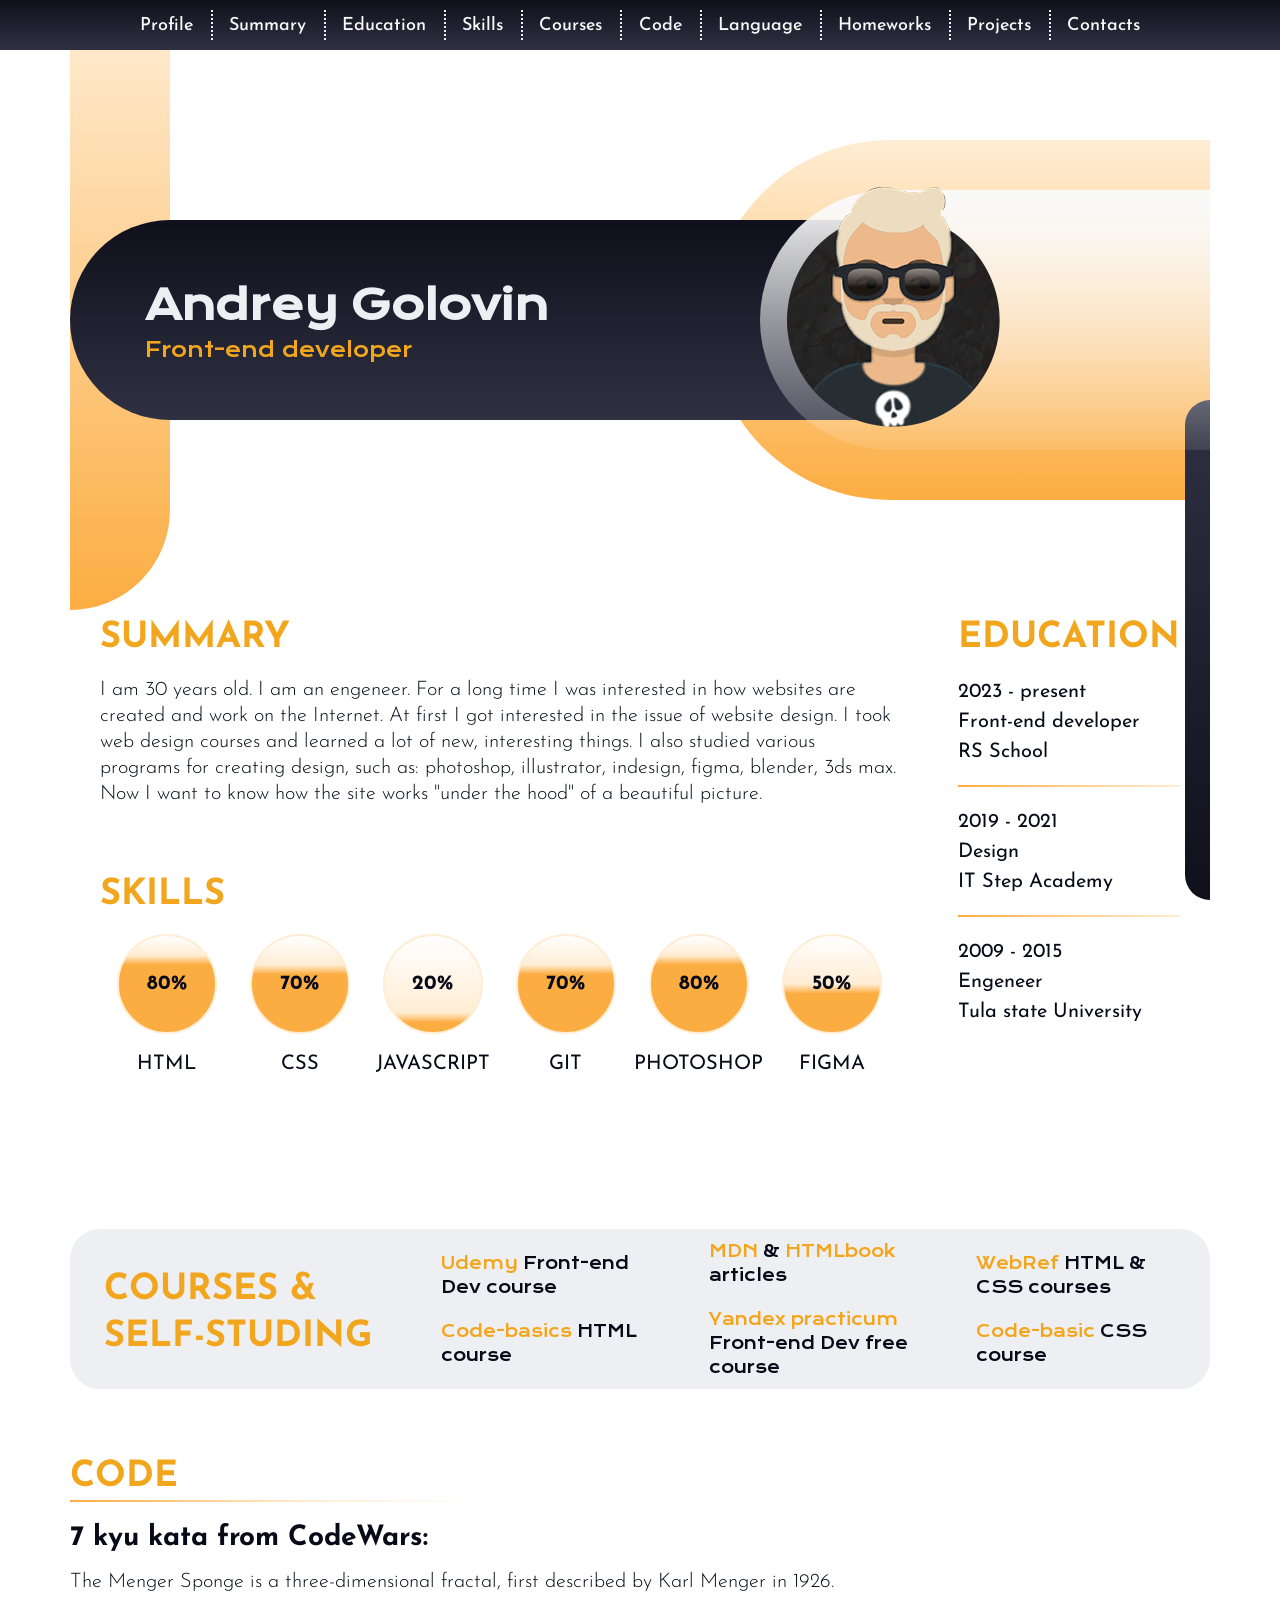
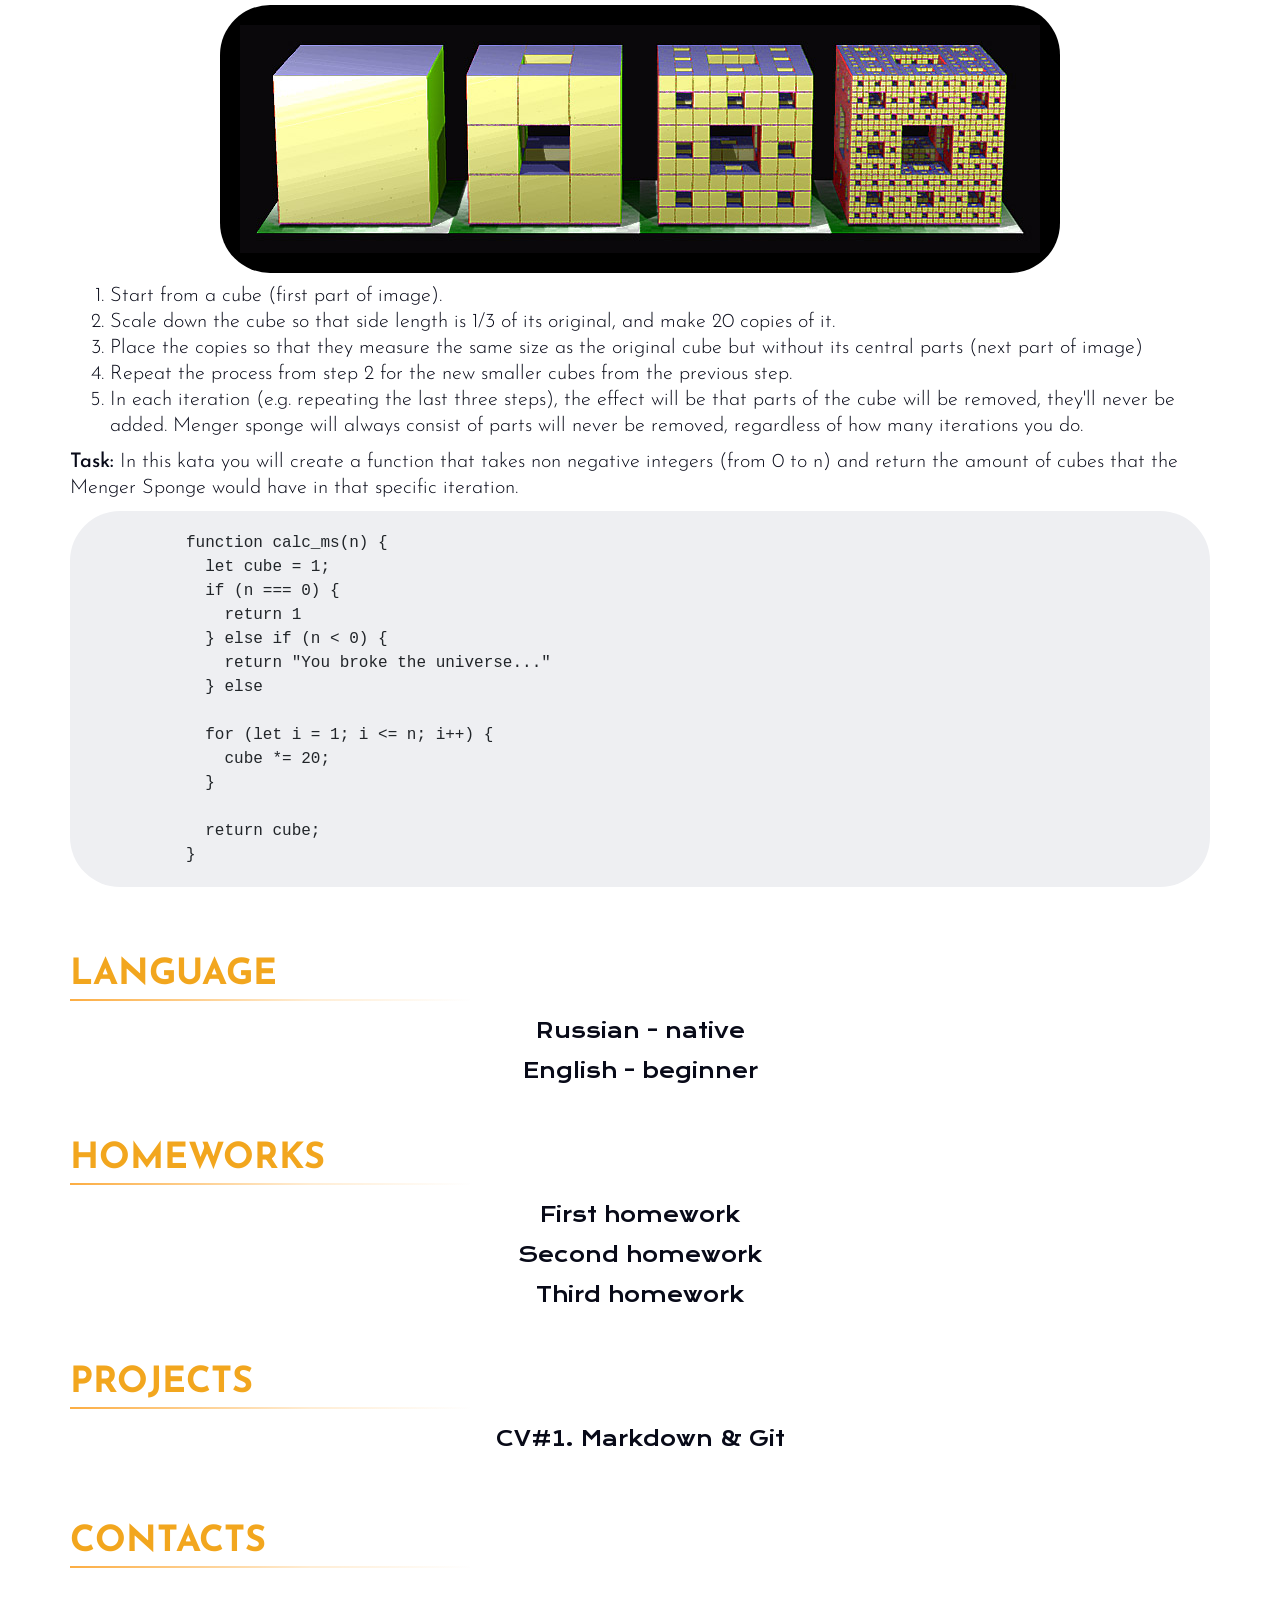
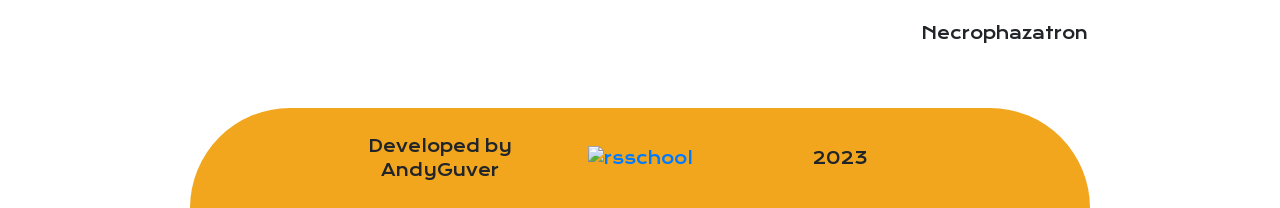
==== index.html @ 3700ad5f "feat:add third homework to CV" ====
<!DOCTYPE html>
<html lang="en">

<head>
  <meta charset="UTF-8">
  <meta http-equiv="X-UA-Compatible" content="IE=edge">
  <meta name="viewport" content="width=device-width, initial-scale=1.0">
  <title>Curriculum Vitae</title>
  <link rel="icon" href="./assets/icons/fav/favicon.ico" type="image/x-icon">
  <link rel="stylesheet" href="./css/bootstrap-reboot.min.css">
  <link rel="stylesheet" href="./css/fonts.css">
  <link rel="stylesheet" href="./css/style.min.css">
  <script src="https://kit.fontawesome.com/2fb3dd057d.js" crossorigin="anonymous"></script>
</head>

<body>
  <header>
    <nav>
      <div class="container">
        <ul class="menu">
          <li class="menu__item"><a href="#profile" class="menu__link">Profile</a></li>
          <li class="menu__item"><a href="#summary" class="menu__link">Summary</a></li>
          <li class="menu__item"><a href="#education" class="menu__link">Education</a></li>
          <li class="menu__item"><a href="#skills" class="menu__link">Skills</a></li>
          <li class="menu__item"><a href="#courses" class="menu__link">Courses</a></li>
          <li class="menu__item"><a href="#code" class="menu__link">Code</a></li>
          <li class="menu__item"><a href="#language" class="menu__link">Language</a></li>
          <li class="menu__item"><a href="#homework" class="menu__link">Homeworks</a></li>
          <li class="menu__item"><a href="#projects" class="menu__link">Projects</a></li>
          <li class="menu__item"><a href="#contacts" class="menu__link">Contacts</a></li>
        </ul>
      </div>
    </nav>
  </header>
  <main>
    <section class="profile" id="profile">
      <div class="container">
        <div class="profile__wrapper">
          <div class="profile__design-orange"></div>
          <div class="profile__design-blue"></div>
          <div class="name__bcg"></div>
          <div class="name__wrapper">
            <h1 class="name__title">Andrey Golovin</h1>
            <p class="name__descr">Front-end developer</p>
          </div>
          <div class="photo__bcg-orange"></div>
          <div class="photo__bcg-white"></div>
          <div class="photo__wrapper">
            <img src="./assets/img/ava_photo.png" alt="photo">
          </div>
        </div>
      </div>
    </section>
    <div class="box">
      <div class="container">
        <div class="section__wrapper">
          <div class="section__inner">
            <section class="summary" id="summary">
              <h2 class="summary__title">Summary</h2>
              <p class="summary__text">I am 30 years old. I am an engeneer. For a long time I was interested
                in how websites are created and work on the Internet. At first I got
                interested in the issue of website design. I took web design courses
                and learned a lot of new, interesting things. I also studied various
                programs for creating design, such as: photoshop, illustrator, indesign,
                figma, blender, 3ds max. Now I want to know how the site works "under
                the hood" of a beautiful picture.</p>
            </section>
            <section class="skills" id="skills">
              <h2 class="skills__title">Skills</h2>
              <div class="skills__wrapper">
                <div class="skills__item">
                  <div class="skills__item_schedule skills__item_schedule-html">
                    <p class="skills__item_percent">80%</p>
                  </div>
                  <p class="skills__item_name">HTML</p>
                </div>
                <div class="skills__item">
                  <div class="skills__item_schedule skills__item_schedule-css">
                    <p class="skills__item_percent">70%</p>
                  </div>
                  <p class="skills__item_name">CSS</p>
                </div>
                <div class="skills__item">
                  <div class="skills__item_schedule skills__item_schedule-js">
                    <p class="skills__item_percent">20%</p>
                  </div>
                  <p class="skills__item_name">JavaScript</p>
                </div>
                <div class="skills__item">
                  <div class="skills__item_schedule skills__item_schedule-git">
                    <p class="skills__item_percent">70%</p>
                  </div>
                  <p class="skills__item_name">Git</p>
                </div>
                <div class="skills__item">
                  <div class="skills__item_schedule skills__item_schedule-ph">
                    <p class="skills__item_percent">80%</p>
                  </div>
                  <p class="skills__item_name">Photoshop</p>
                </div>
                <div class="skills__item">
                  <div class="skills__item_schedule skills__item_schedule-fg">
                    <p class="skills__item_percent">50%</p>
                  </div>
                  <p class="skills__item_name">Figma</p>
                </div>
              </div>
            </section>
          </div>
          <section class="education" id="education">
            <h2 class="education__title">Education</h2>
            <div class="education__wrapper">
              <div class="education__item">
                <p class="education__text">
                  2023 - present <br>
                  Front-end developer <br>
                  RS School
                </p>
              </div>
              <div class="education__item">
                <p class="education__text">
                  2019 - 2021 <br>
                  Design <br>
                  IT Step Academy
                </p>
              </div>
              <div class="education__item">
                <p class="education__text">
                  2009 - 2015 <br>
                  Engeneer <br>
                  Tula state University
                </p>
              </div>
            </div>
          </section>
        </div>
      </div>
    </div>
    <section class="courses" id="courses">
      <div class="container">
        <div class="courses__wrapper">
          <h2 class="courses__title">Courses & self-studing</h2>
          <div class="courses__item">
            <p class="courses__item-name">
              <a href="https://www.udemy.com/course/webdeveloper/" class="courses__item-link">Udemy</a>
              Front-end Dev course
            </p>
            <p class="courses__item-name">
              <a href="https://code-basics.com/ru/languages/html" class="courses__item-link">Code-basics</a>
              HTML course
            </p>
          </div>
          <div class="courses__item">
            <p class="courses__item-name">
              <a href="https://developer.mozilla.org/ru/docs/Web" class="courses__item-link">MDN</a>
              &
              <a href="http://htmlbook.ru/" class="courses__item-link">HTMLbook</a>
              articles
            </p>
            <p class="courses__item-name">
              <a href="https://practicum.yandex.ru/" class="courses__item-link">Yandex practicum</a>
              Front-end Dev free course
            </p>
          </div>
          <div class="courses__item">
            <p class="courses__item-name">
              <a href="https://webref.ru/course" class="courses__item-link">WebRef</a>
              HTML & CSS courses
            </p>
            <p class="courses__item-name">
              <a href="https://code-basics.com/ru/languages/css" class="courses__item-link">Code-basic</a>
              CSS course
            </p>
          </div>
        </div>
      </div>
    </section>
    <section class="code" id="code">
      <div class="container">
        <h2 class="code__title">Code</h2>
        <p class="code__subtitle">7 kyu kata from CodeWars:</p>
        <p class="code__text">The Menger Sponge is a three-dimensional fractal, first described by Karl Menger in 1926.
        </p>
        <div class="code__image">
          <img
            src="./assets/img/V6Rb4Za.jpg"
            alt="task_picture">
        </div>
        <ol class="code__list">
          <li>Start from a cube (first part of image).</li>
          <li>Scale down the cube so that side length is 1/3 of its original, and make 20 copies of it.</li>
          <li>Place the copies so that they measure the same size as the original cube but without its central parts
            (next part of image)</li>
          <li>Repeat the process from step 2 for the new smaller cubes from the previous step.</li>
          <li>In each iteration (e.g. repeating the last three steps), the effect will be that parts of the cube will be
            removed, they'll never be added. Menger sponge will always consist of parts will never be removed,
            regardless of how many iterations you do.</li>
        </ol>
        <p class="code__text">
          <span>Task:</span> In this kata you will create a function that takes non negative integers (from 0 to n) and
          return the amount of cubes that the Menger Sponge would have in that specific iteration.
        </p>
        <pre class="code__example">
          function calc_ms(n) {
            let cube = 1;
            if (n === 0) {
              return 1
            } else if (n &lt; 0) {
              return "You broke the universe..."
            } else
          
            for (let i = 1; i &lt;= n; i++) {
              cube *= 20;
            }
          
            return cube;
          }</pre>
      </div>
    </section>
    <section class="language" id="language">
      <div class="container">
        <h2 class="language__title">Language</h2>
        <p class="language__text">Russian - native</p>
        <p class="language__text">English - beginner</p>
      </div>
    </section>
    <section class="projects" id="homework">
      <div class="container">
        <h2 class="projects__title">Homeworks</h2>
        <a href="./firsthomework/firsthomework.html" class="projects__text">First homework</a>
        <a href="./secondhomework/secondhomework.html" class="projects__text">Second homework</a>
        <a href="./thirdhomework/thirdhomework.html" class="projects__text">Third homework</a>
      </div>
    </section>
    <section class="projects" id="projects">
      <div class="container">
        <h2 class="projects__title">Projects</h2>
        <a href="https://Nerieme.github.io/rsschool-cv/cv" class="projects__text">CV#1. Markdown & Git</a>
      </div>
    </section>
  </main>
  <footer>
    <section class="contacts" id="contacts">
      <div class="container">
        <h2 class="contacts__title">Contacts</h2>
        <p class="contacts__text">
          <a href="tel:+74872123456" class="contacts__phone"><i class="fa-solid fa-phone"></i></a>
          <a href="mailto:hijikatatoshidjo@gmail.com" class="contacts__mail"><i class="fa-solid fa-envelope"></i></a>
          <a href="https://github.com/Nerieme" class="contacts__github"><i class="fa-brands fa-github"></i></a>
          <span><a href="https://discord.com" class="contacts__discord"><i
                class="fa-brands fa-discord"></i></a>Necrophazatron</span>
        </p>
      </div>
    </section>
    <div class="developed">
      <div class="container">
        <div class="developed__wrapper">
          <div class="developed__item">
            <p>Developed by AndyGuver</p>
          </div>
          <div class="developed__item">
            <a href="https://rs.school/js">
              <img src="https://rs.school/images/rs_school_js.svg" alt="rsschool">
            </a>
          </div>
          <div class="developed__item">
            <p>2023</p>
          </div>
        </div>
      </div>
    </div>
  </footer>
</body>

</html>
---- css/fonts.css ----
@font-face {
	font-family: 'Krona One';
	src: url('../assets/fonts/KronaOne-Regular.eot');
	src: url('../assets/fonts/KronaOne-Regular.eot?#iefix') format('embedded-opentype'),
		url('../assets/fonts/KronaOne-Regular.woff2') format('woff2'),
		url('../assets/fonts/KronaOne-Regular.woff') format('woff'),
		url('../assets/fonts/KronaOne-Regular.ttf') format('truetype'),
		url('../assets/fonts/KronaOne-Regular.svg#KronaOne-Regular') format('svg');
	font-weight: 400;
	font-style: normal;
}

@font-face {
	font-family: 'Josefin Sans';
	src: url('../assets/fonts/JosefinSans-Light.eot');
	src: url('../assets/fonts/JosefinSans-Light.eot?#iefix') format('embedded-opentype'),
		url('../assets/fonts/JosefinSans-Light.woff2') format('woff2'),
		url('../assets/fonts/JosefinSans-Light.woff') format('woff'),
		url('../assets/fonts/JosefinSans-Light.ttf') format('truetype'),
		url('../assets/fonts/JosefinSans-Light.svg#JosefinSans-Light') format('svg');
	font-weight: 300;
	font-style: normal;
}

@font-face {
	font-family: 'Josefin Sans';
	src: url('../assets/fonts/JosefinSans-LightItalic.eot');
	src: url('../assets/fonts/JosefinSans-LightItalic.eot?#iefix') format('embedded-opentype'),
		url('../assets/fonts/JosefinSans-LightItalic.woff2') format('woff2'),
		url('../assets/fonts/JosefinSans-LightItalic.woff') format('woff'),
		url('../assets/fonts/JosefinSans-LightItalic.ttf') format('truetype'),
		url('../assets/fonts/JosefinSans-LightItalic.svg#JosefinSans-LightItalic') format('svg');
	font-weight: 300;
	font-style: italic;
}

@font-face {
	font-family: 'Josefin Sans';
	src: url('../assets/fonts/JosefinSans-Regular.eot');
	src: url('../assets/fonts/JosefinSans-Regular.eot?#iefix') format('embedded-opentype'),
		url('../assets/fonts/JosefinSans-Regular.woff2') format('woff2'),
		url('../assets/fonts/JosefinSans-Regular.woff') format('woff'),
		url('../assets/fonts/JosefinSans-Regular.ttf') format('truetype'),
		url('../assets/fonts/JosefinSans-Regular.svg#JosefinSans-Regular') format('svg');
	font-weight: 400;
	font-style: normal;
}

@font-face {
	font-family: 'Josefin Sans';
	src: url('../assets/fonts/JosefinSans-Medium.eot');
	src: url('../assets/fonts/JosefinSans-Medium.eot?#iefix') format('embedded-opentype'),
		url('../assets/fonts/JosefinSans-Medium.woff2') format('woff2'),
		url('../assets/fonts/JosefinSans-Medium.woff') format('woff'),
		url('../assets/fonts/JosefinSans-Medium.ttf') format('truetype'),
		url('../assets/fonts/JosefinSans-Medium.svg#JosefinSans-Medium') format('svg');
	font-weight: 500;
	font-style: normal;
}

@font-face {
	font-family: 'Josefin Sans';
	src: url('../assets/fonts/JosefinSans-Bold.eot');
	src: url('../assets/fonts/JosefinSans-Bold.eot?#iefix') format('embedded-opentype'),
		url('../assets/fonts/JosefinSans-Bold.woff2') format('woff2'),
		url('../assets/fonts/JosefinSans-Bold.woff') format('woff'),
		url('../assets/fonts/JosefinSans-Bold.ttf') format('truetype'),
		url('../assets/fonts/JosefinSans-Bold.svg#JosefinSans-Bold') format('svg');
	font-weight: 700;
	font-style: normal;
}
---- css/style.min.css ----
*{font-family:"Krona One","Josefin Sans",sans-serif}html{scroll-behavior:smooth}h1,h2,h3,h4,h5,h6,p{margin:0}header{position:relative}nav{position:fixed;width:100%;height:50px;background:-webkit-gradient(linear, left top, left bottom, from(rgb(15, 16, 27)), to(rgb(47, 49, 67)));background:linear-gradient(rgb(15, 16, 27), rgb(47, 49, 67));z-index:5}#summary{padding-top:55px;margin-top:-55px;-webkit-background-clip:content-box;background-clip:content-box}#education{padding-top:55px;margin-top:-55px;-webkit-background-clip:content-box;background-clip:content-box}#skills{padding-top:55px;margin-top:-55px;-webkit-background-clip:content-box;background-clip:content-box}#courses{padding-top:55px;margin-top:-55px;-webkit-background-clip:content-box;background-clip:content-box}#code{padding-top:55px;margin-top:-55px;-webkit-background-clip:content-box;background-clip:content-box}#language{padding-top:55px;margin-top:-55px;-webkit-background-clip:content-box;background-clip:content-box}#contacts{padding-top:55px;margin-top:-55px;-webkit-background-clip:content-box;background-clip:content-box}.container{position:relative;width:1140px;margin:0 auto}.menu{display:-webkit-box;display:-ms-flexbox;display:flex;-webkit-box-pack:justify;-ms-flex-pack:justify;justify-content:space-between;-webkit-box-align:center;-ms-flex-align:center;align-items:center;height:50px;padding:0 70px;margin:0;list-style-type:none}.menu__item{display:-webkit-box;display:-ms-flexbox;display:flex;-webkit-box-align:center;-ms-flex-align:center;align-items:center;height:30px;border-right:2px dotted #eeeff2;padding-right:18px}.menu__item:last-child{border-right:none;padding-right:0}.menu__link{font-family:"Josefin Sans";color:#fafafa;font-size:18px;font-weight:500;text-decoration:none;background-image:-webkit-gradient(linear, left top, left bottom, from(currentColor), to(currentColor));background-image:linear-gradient(currentColor, currentColor);background-position:0% 100%;background-repeat:no-repeat;background-size:0% 2px;-webkit-transition:background-size .3s;transition:background-size .3s}.menu__link:hover{text-decoration:none;color:#f2a61e;cursor:pointer;-webkit-transition:.5s;transition:.5s;background-size:100% 2px}.profile{padding-top:200px;margin-bottom:160px}.profile__wrapper{display:-webkit-box;display:-ms-flexbox;display:flex;-webkit-box-align:center;-ms-flex-align:center;align-items:center;-webkit-box-pack:justify;-ms-flex-pack:justify;justify-content:space-between}.profile__design-orange{position:absolute;width:100px;height:600px;left:0;top:-190px;background:-webkit-gradient(linear, left bottom, left top, from(rgb(252, 173, 66)), to(rgb(255, 237, 212)));background:linear-gradient(to top, rgb(252, 173, 66), rgb(255, 237, 212));border-bottom-right-radius:100px}.profile__design-blue{position:absolute;width:25px;height:500px;right:0;top:200px;background:-webkit-gradient(linear, left top, left bottom, from(rgb(47, 49, 67)), to(rgb(15, 16, 27)));background:linear-gradient(to bottom, rgb(47, 49, 67), rgb(15, 16, 27));border-bottom-left-radius:25px;border-top-left-radius:25px;z-index:2}.name__bcg{position:absolute;width:840px;height:200px;background:-webkit-gradient(linear, left top, left bottom, from(rgb(15, 16, 27)), to(rgb(47, 49, 67)));background:linear-gradient(rgb(15, 16, 27), rgb(47, 49, 67));border-top-left-radius:100px;border-bottom-left-radius:100px;z-index:2}.name__wrapper{position:relative;left:75px;z-index:4}.name__title{font-family:"Krona One";font-size:40px;color:#eeeff2}.name__descr{font-family:"Krona One";font-size:20px;color:#f2a61e}.photo__bcg-orange{position:absolute;width:500px;height:360px;background:-webkit-gradient(linear, left top, left bottom, from(rgb(255, 237, 212)), to(rgb(252, 173, 66)));background:linear-gradient(rgb(255, 237, 212), rgb(252, 173, 66));margin-left:640px;border-top-left-radius:180px;border-bottom-left-radius:180px;z-index:1}.photo__bcg-white{position:absolute;width:450px;height:260px;background:-webkit-gradient(linear, left top, left bottom, from(rgb(250, 250, 250)), to(rgba(250, 250, 250, 0.1)));background:linear-gradient(rgb(250, 250, 250), rgba(250, 250, 250, 0.1));margin-left:690px;border-top-left-radius:130px;border-bottom-left-radius:130px;z-index:3}.photo__wrapper{position:relative;top:-13px;right:210px;width:213px;height:240px;z-index:4}.box{margin-bottom:100px}.section__wrapper{display:-webkit-box;display:-ms-flexbox;display:flex;-webkit-box-align:start;-ms-flex-align:start;align-items:flex-start;-ms-flex-pack:distribute;justify-content:space-around}.section__inner{display:-webkit-box;display:-ms-flexbox;display:flex;-webkit-box-orient:vertical;-webkit-box-direction:normal;-ms-flex-direction:column;flex-direction:column;-webkit-box-pack:justify;-ms-flex-pack:justify;justify-content:space-between;min-height:400px;max-width:70%}.summary{margin-bottom:50px}.summary__title{font-family:"Josefin Sans";font-size:36px;font-weight:700;line-height:1.3;color:#f2a61e;text-transform:uppercase;margin:15px 0}.summary__text{font-family:"Josefin Sans";font-size:20px;font-weight:300;line-height:1.3;color:#080a18}.skills{margin-bottom:50px}.skills__title{font-family:"Josefin Sans";font-size:36px;font-weight:700;line-height:1.3;color:#f2a61e;text-transform:uppercase;margin:15px 0}.skills__wrapper{display:-webkit-box;display:-ms-flexbox;display:flex;-ms-flex-wrap:wrap;flex-wrap:wrap;-webkit-box-align:start;-ms-flex-align:start;align-items:flex-start;-ms-flex-pack:distribute;justify-content:space-around}.skills__item{display:-webkit-box;display:-ms-flexbox;display:flex;-webkit-box-orient:vertical;-webkit-box-direction:normal;-ms-flex-direction:column;flex-direction:column;-webkit-box-align:center;-ms-flex-align:center;align-items:center;width:100px}.skills__item_schedule{display:-webkit-box;display:-ms-flexbox;display:flex;-webkit-box-align:center;-ms-flex-align:center;align-items:center;-webkit-box-pack:center;-ms-flex-pack:center;justify-content:center;width:100px;height:100px;margin-bottom:15px;border-radius:50%;border:2px solid #ffedd4}.skills__item_schedule-html{background:-webkit-gradient(linear, left top, left bottom, from(rgba(250, 250, 250, 0.1)), color-stop(20%, rgb(255, 237, 212)), color-stop(30%, rgb(252, 173, 66)), to(rgb(252, 173, 66)));background:linear-gradient(rgba(250, 250, 250, 0.1) 0%, rgb(255, 237, 212) 20%, rgb(252, 173, 66) 30%, rgb(252, 173, 66) 100%)}.skills__item_schedule-css{background:-webkit-gradient(linear, left top, left bottom, from(rgba(250, 250, 250, 0.1)), color-stop(30%, rgb(255, 237, 212)), color-stop(40%, rgb(252, 173, 66)), to(rgb(252, 173, 66)));background:linear-gradient(rgba(250, 250, 250, 0.1) 0%, rgb(255, 237, 212) 30%, rgb(252, 173, 66) 40%, rgb(252, 173, 66) 100%)}.skills__item_schedule-js{background:-webkit-gradient(linear, left top, left bottom, from(rgba(250, 250, 250, 0.1)), color-stop(80%, rgb(255, 237, 212)), color-stop(90%, rgb(252, 173, 66)), to(rgb(252, 173, 66)));background:linear-gradient(rgba(250, 250, 250, 0.1) 0%, rgb(255, 237, 212) 80%, rgb(252, 173, 66) 90%, rgb(252, 173, 66) 100%)}.skills__item_schedule-git{background:-webkit-gradient(linear, left top, left bottom, from(rgba(250, 250, 250, 0.1)), color-stop(30%, rgb(255, 237, 212)), color-stop(40%, rgb(252, 173, 66)), to(rgb(252, 173, 66)));background:linear-gradient(rgba(250, 250, 250, 0.1) 0%, rgb(255, 237, 212) 30%, rgb(252, 173, 66) 40%, rgb(252, 173, 66) 100%)}.skills__item_schedule-ph{background:-webkit-gradient(linear, left top, left bottom, from(rgba(250, 250, 250, 0.1)), color-stop(20%, rgb(255, 237, 212)), color-stop(30%, rgb(252, 173, 66)), to(rgb(252, 173, 66)));background:linear-gradient(rgba(250, 250, 250, 0.1) 0%, rgb(255, 237, 212) 20%, rgb(252, 173, 66) 30%, rgb(252, 173, 66) 100%)}.skills__item_schedule-fg{background:-webkit-gradient(linear, left top, left bottom, from(rgba(250, 250, 250, 0.1)), color-stop(50%, rgb(255, 237, 212)), color-stop(60%, rgb(252, 173, 66)), to(rgb(252, 173, 66)));background:linear-gradient(rgba(250, 250, 250, 0.1) 0%, rgb(255, 237, 212) 50%, rgb(252, 173, 66) 60%, rgb(252, 173, 66) 100%)}.skills__item_percent{font-family:"Josefin Sans";font-size:20px;font-weight:700;color:#080a18}.skills__item_name{font-family:"Josefin Sans";font-size:20px;font-weight:400;color:#080a18;text-transform:uppercase}.education{margin-bottom:50px}.education__title{font-family:"Josefin Sans";font-size:36px;font-weight:700;line-height:1.3;color:#f2a61e;text-transform:uppercase;margin:15px 0}.education__wrapper{display:-webkit-box;display:-ms-flexbox;display:flex;-webkit-box-orient:vertical;-webkit-box-direction:normal;-ms-flex-direction:column;flex-direction:column;-webkit-box-pack:justify;-ms-flex-pack:justify;justify-content:space-between}.education__item{margin-bottom:20px;padding-bottom:20px;background-image:-webkit-gradient(linear, right top, left top, from(rgb(255, 237, 212)), to(rgb(252, 173, 66)));background-image:linear-gradient(to left, rgb(255, 237, 212), rgb(252, 173, 66));background-position:0% 100%;background-repeat:no-repeat;background-size:100% 2px}.education__item:last-child{background-image:none;margin-bottom:0;padding-bottom:0}.education__text{font-family:"Josefin Sans";font-size:20px;font-weight:400;color:#080a18}.courses{margin-bottom:50px}.courses__wrapper{display:-webkit-box;display:-ms-flexbox;display:flex;-webkit-box-align:center;-ms-flex-align:center;align-items:center;-ms-flex-pack:distribute;justify-content:space-around;background:#eeeff2;border-radius:30px}.courses__title{font-family:"Josefin Sans";font-size:36px;font-weight:700;line-height:1.3;color:#f2a61e;text-transform:uppercase;margin:15px 0;width:270px;padding-top:10px}.courses__item{display:-webkit-box;display:-ms-flexbox;display:flex;-webkit-box-orient:vertical;-webkit-box-direction:normal;-ms-flex-direction:column;flex-direction:column;width:200px}.courses__item-name{font-family:"Krona One";color:#080a18;font-size:16px;margin:10px 0}.courses__item-link{font-family:"Krona One";color:#f2a61e;font-size:16px;text-decoration:none;background-image:-webkit-gradient(linear, left top, left bottom, from(currentColor), to(currentColor));background-image:linear-gradient(currentColor, currentColor);background-position:0% 100%;background-repeat:no-repeat;background-size:0% 2px;-webkit-transition:background-size .3s;transition:background-size .3s}.courses__item-link:hover{text-decoration:none;color:#f2a61e;cursor:pointer;-webkit-transition:.5s;transition:.5s;background-size:100% 2px}.code{margin-bottom:50px}.code__title{font-family:"Josefin Sans";font-size:36px;font-weight:700;line-height:1.3;color:#f2a61e;text-transform:uppercase;margin:15px 0}.code__title::after{content:"";display:block;width:400px;height:2px;background:-webkit-gradient(linear, left top, right top, from(rgb(252, 173, 66)), color-stop(60%, rgb(255, 237, 212)), to(rgba(250, 250, 250, 0.1)));background:linear-gradient(to right, rgb(252, 173, 66), rgb(255, 237, 212) 60%, rgba(250, 250, 250, 0.1))}.code__subtitle{font-family:"Josefin Sans";font-size:28px;font-weight:700;color:#080a18}.code__text{margin-top:10px;font-family:"Josefin Sans";font-size:20px;font-weight:300;line-height:1.3;color:#080a18}.code__text span{font-family:"Josefin Sans";font-size:20px;font-weight:300;line-height:1.3;color:#080a18;font-weight:500}.code__image{width:840px;height:268px;margin:0 auto;background:#000;border-radius:50px;margin-top:10px}.code__image img{display:block;padding:20px 20px}.code__list{margin:10px 0 0}.code__list li{font-family:"Josefin Sans";font-size:20px;font-weight:300;line-height:1.3;color:#080a18}.code__example{margin-top:10px;padding:20px;background:#eeeff2;border-radius:50px}.language{margin-bottom:50px}.language__title{font-family:"Josefin Sans";font-size:36px;font-weight:700;line-height:1.3;color:#f2a61e;text-transform:uppercase;margin:15px 0}.language__title::after{content:"";display:block;width:400px;height:2px;background:-webkit-gradient(linear, left top, right top, from(rgb(252, 173, 66)), color-stop(60%, rgb(255, 237, 212)), to(rgba(250, 250, 250, 0.1)));background:linear-gradient(to right, rgb(252, 173, 66), rgb(255, 237, 212) 60%, rgba(250, 250, 250, 0.1))}.language__text{display:-webkit-box;display:-ms-flexbox;display:flex;-ms-flex-pack:distribute;justify-content:space-around;font-family:"Krona One";color:#080a18;font-size:20px;margin:10px 0}.projects{margin-bottom:50px}.projects__title{font-family:"Josefin Sans";font-size:36px;font-weight:700;line-height:1.3;color:#f2a61e;text-transform:uppercase;margin:15px 0}.projects__title::after{content:"";display:block;width:400px;height:2px;background:-webkit-gradient(linear, left top, right top, from(rgb(252, 173, 66)), color-stop(60%, rgb(255, 237, 212)), to(rgba(250, 250, 250, 0.1)));background:linear-gradient(to right, rgb(252, 173, 66), rgb(255, 237, 212) 60%, rgba(250, 250, 250, 0.1))}.projects__text{display:-webkit-box;display:-ms-flexbox;display:flex;-ms-flex-pack:distribute;justify-content:space-around;font-family:"Krona One";color:#080a18;font-size:20px;margin:10px 0}.projects__text:hover{color:#f2a61e;text-decoration:none;-webkit-transition:.5s;transition:.5s}.contacts{margin-bottom:50px}.contacts__title{font-family:"Josefin Sans";font-size:36px;font-weight:700;line-height:1.3;color:#f2a61e;text-transform:uppercase;margin:15px 0}.contacts__title::after{content:"";display:block;width:400px;height:2px;background:-webkit-gradient(linear, left top, right top, from(rgb(252, 173, 66)), color-stop(60%, rgb(255, 237, 212)), to(rgba(250, 250, 250, 0.1)));background:linear-gradient(to right, rgb(252, 173, 66), rgb(255, 237, 212) 60%, rgba(250, 250, 250, 0.1))}.contacts__text{display:-webkit-box;display:-ms-flexbox;display:flex;-webkit-box-align:center;-ms-flex-align:center;align-items:center;-ms-flex-pack:distribute;justify-content:space-around}.contacts__phone{color:#2f3143;font-size:50px}.contacts__phone:hover{color:#f2a61e;-webkit-transition:.5s;transition:.5s}.contacts__mail{color:#2f3143;font-size:50px}.contacts__mail:hover{color:#f2a61e;-webkit-transition:.5s;transition:.5s}.contacts__github{color:#2f3143;font-size:50px}.contacts__github:hover{color:#f2a61e;-webkit-transition:.5s;transition:.5s}.contacts__discord{color:#2f3143;font-size:50px;text-decoration:none}.contacts__discord:hover{color:#f2a61e;-webkit-transition:.5s;transition:.5s}.developed__wrapper{display:-webkit-box;display:-ms-flexbox;display:flex;-webkit-box-align:center;-ms-flex-align:center;align-items:center;-webkit-box-pack:center;-ms-flex-pack:center;justify-content:center;width:900px;height:100px;margin:0 auto;background:#f2a61e;border-top-right-radius:100px;border-top-left-radius:100px}.developed__item{width:150px;margin:0 25px;text-align:center}/*# sourceMappingURL=style.min.css.map */
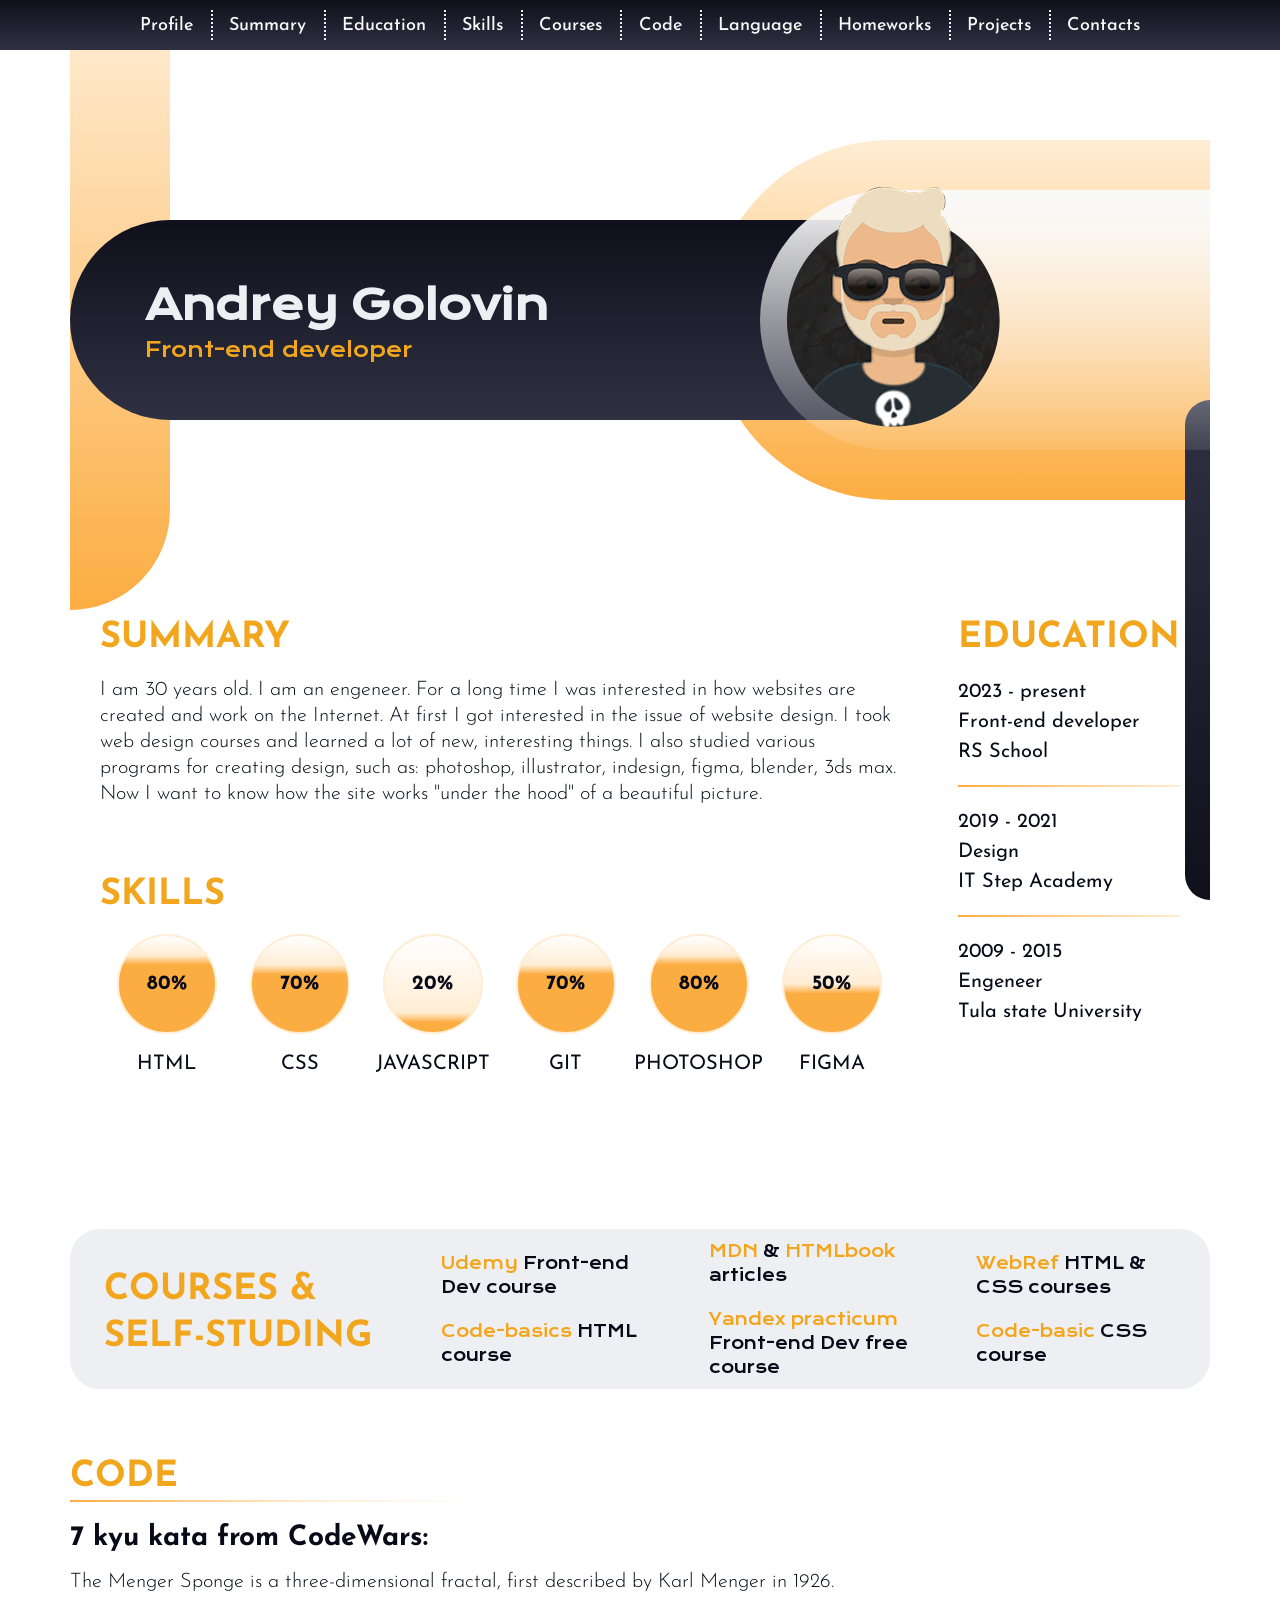
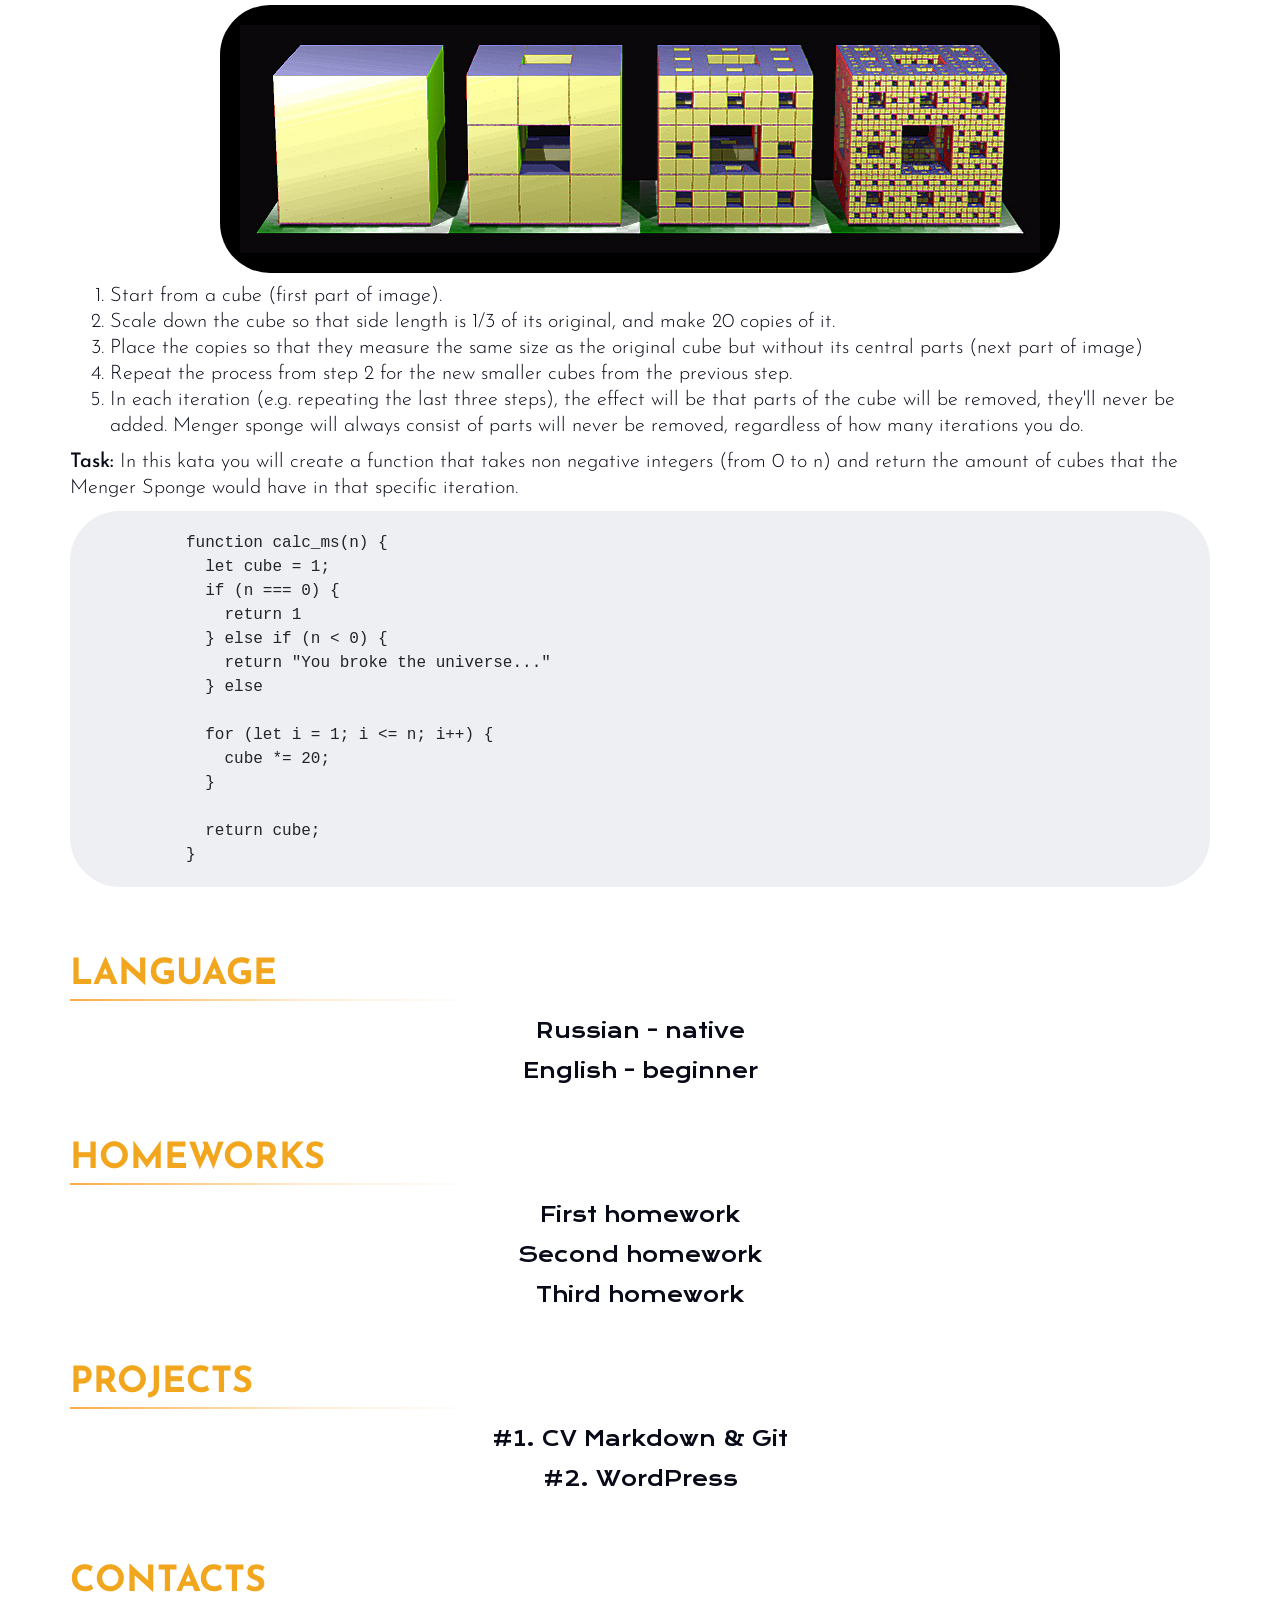
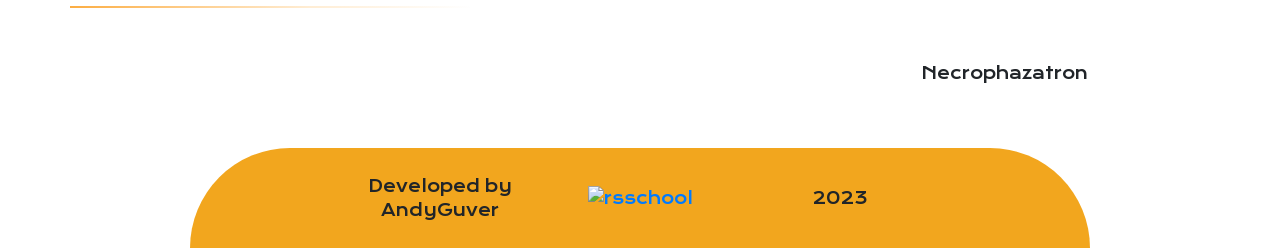
==== commit 31284460: "feat: add wordpress training project" ====
--- a/index.html
+++ b/index.html
@@ -235,7 +235,8 @@
     <section class="projects" id="projects">
       <div class="container">
         <h2 class="projects__title">Projects</h2>
-        <a href="https://Nerieme.github.io/rsschool-cv/cv" class="projects__text">CV#1. Markdown & Git</a>
+        <a href="https://Nerieme.github.io/rsschool-cv/cv" class="projects__text">#1. CV Markdown & Git</a>
+        <a href="./training_wordpress/wordpress.html" class="projects__text">#2. WordPress</a>
       </div>
     </section>
   </main>
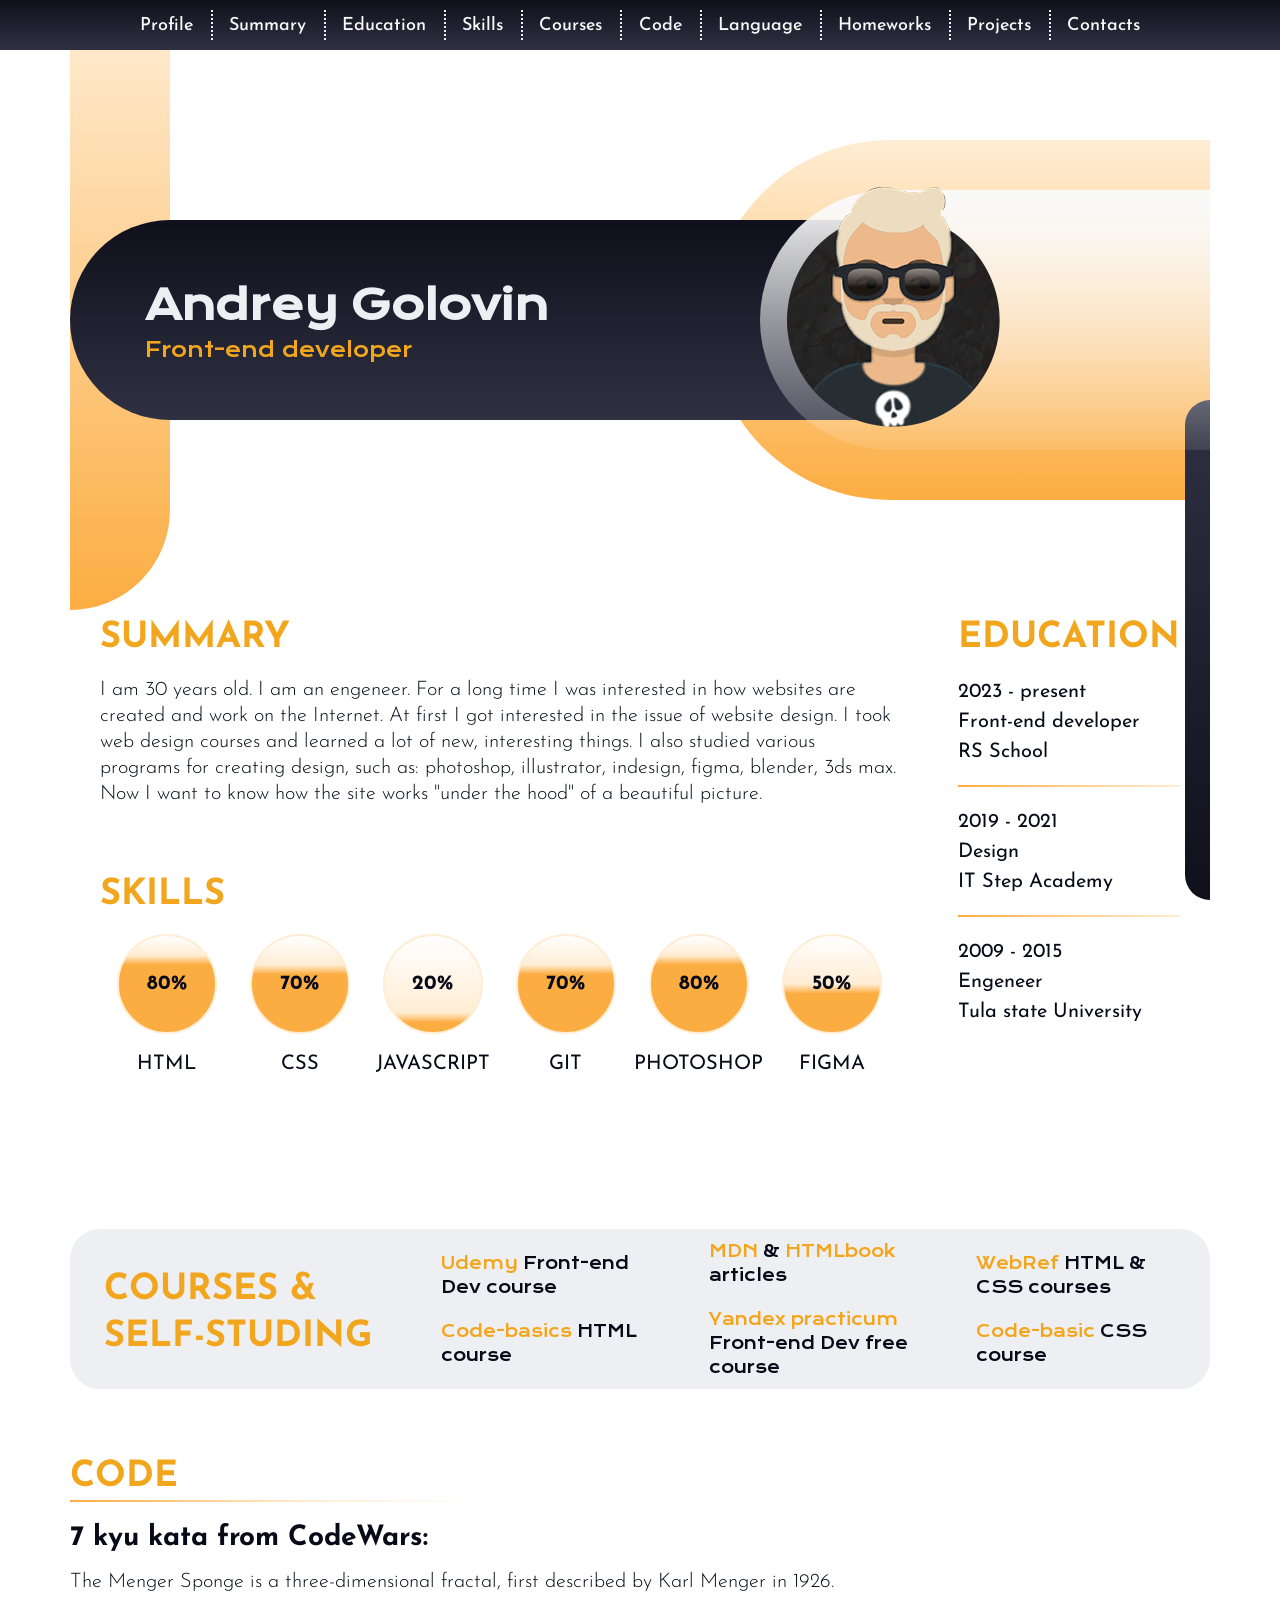
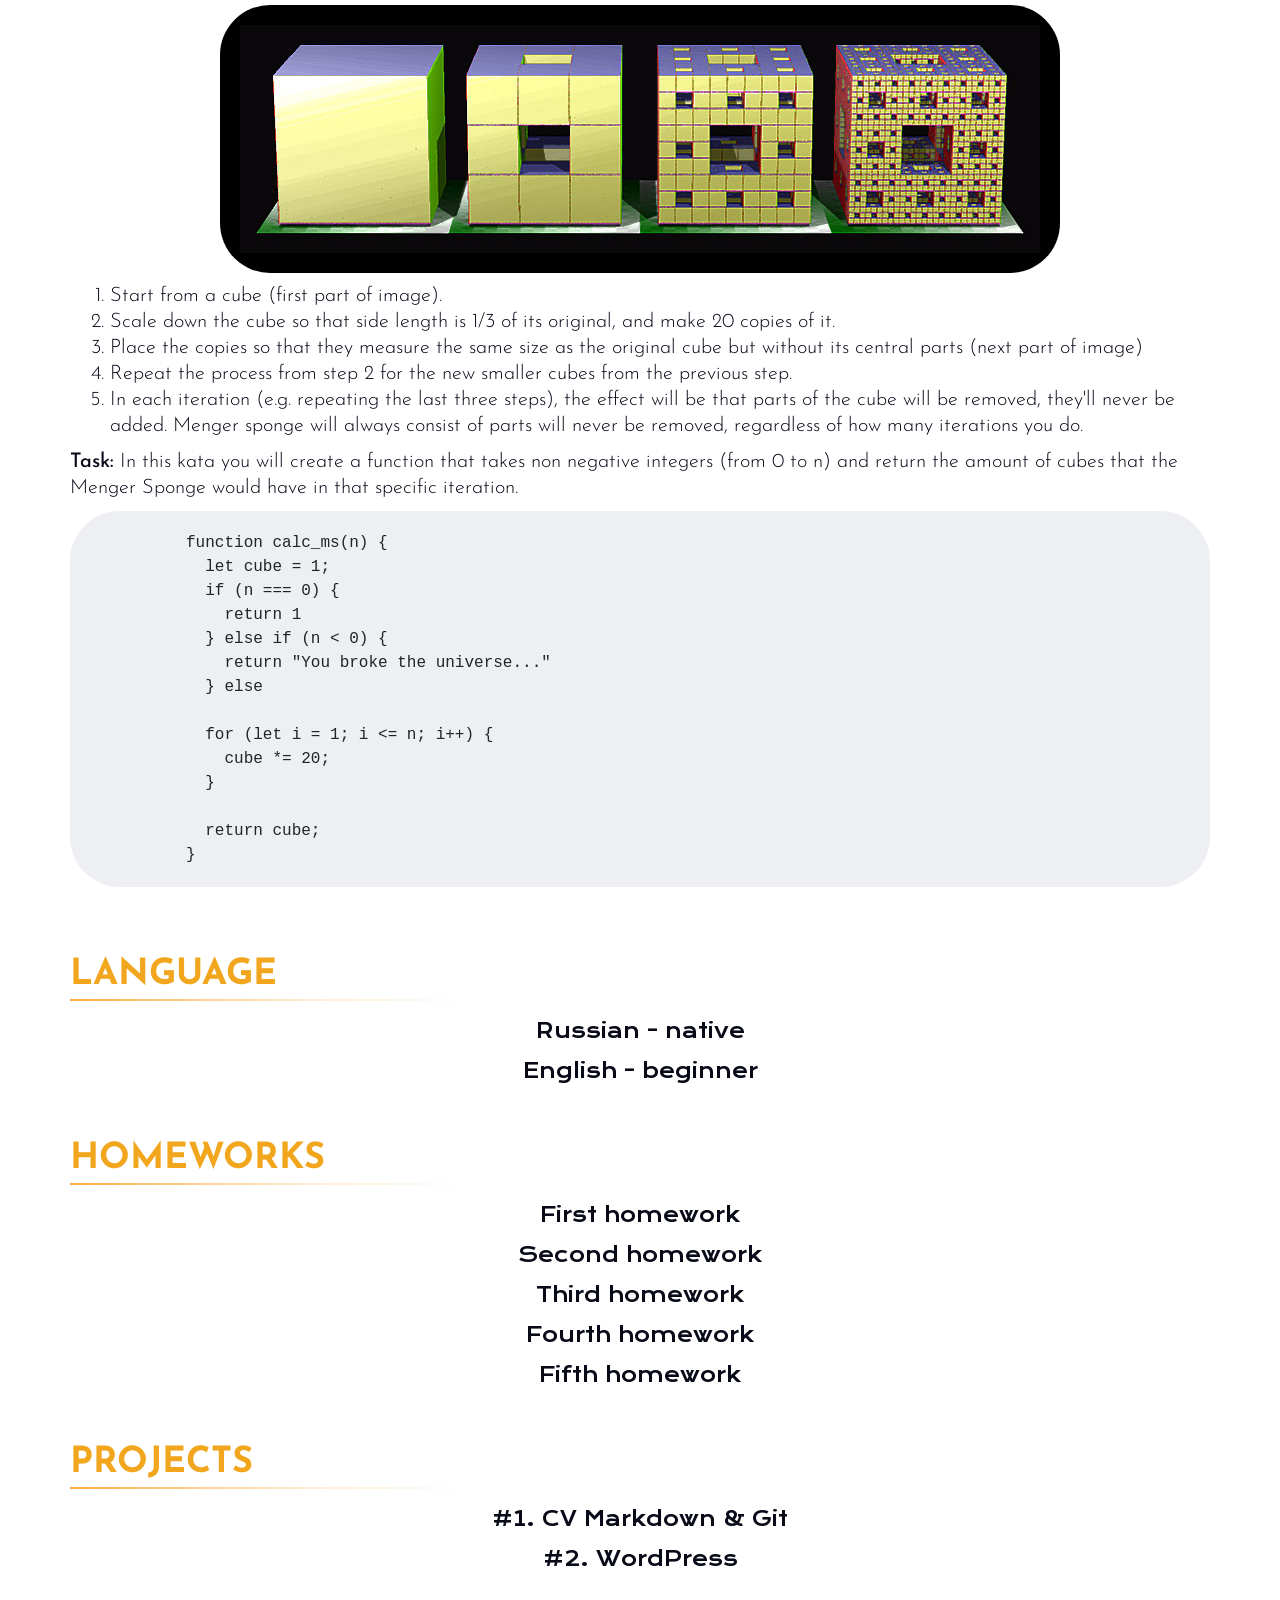
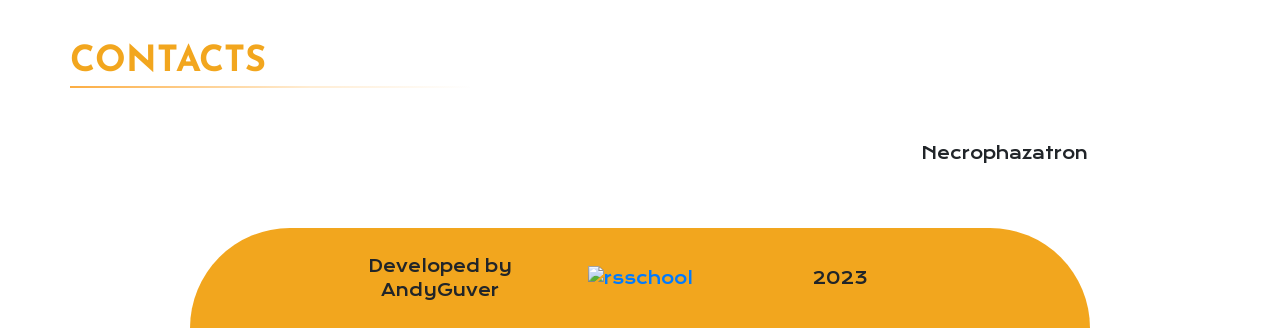
==== commit fd49775f: "feat: add fourth and fifth homeworks to CV" ====
--- a/index.html
+++ b/index.html
@@ -5,7 +5,7 @@
   <meta charset="UTF-8">
   <meta http-equiv="X-UA-Compatible" content="IE=edge">
   <meta name="viewport" content="width=device-width, initial-scale=1.0">
-  <title>Curriculum Vitae</title>
+  <title>CurriculumVitae</title>
   <link rel="icon" href="./assets/icons/fav/favicon.ico" type="image/x-icon">
   <link rel="stylesheet" href="./css/bootstrap-reboot.min.css">
   <link rel="stylesheet" href="./css/fonts.css">
@@ -230,6 +230,8 @@
         <a href="./firsthomework/firsthomework.html" class="projects__text">First homework</a>
         <a href="./secondhomework/secondhomework.html" class="projects__text">Second homework</a>
         <a href="./thirdhomework/thirdhomework.html" class="projects__text">Third homework</a>
+        <a href="./fourthhomework/fourthhomework.html" class="projects__text">Fourth homework</a>
+        <a href="./fifthhomework/fifthhomework.html" class="projects__text">Fifth homework</a>
       </div>
     </section>
     <section class="projects" id="projects">
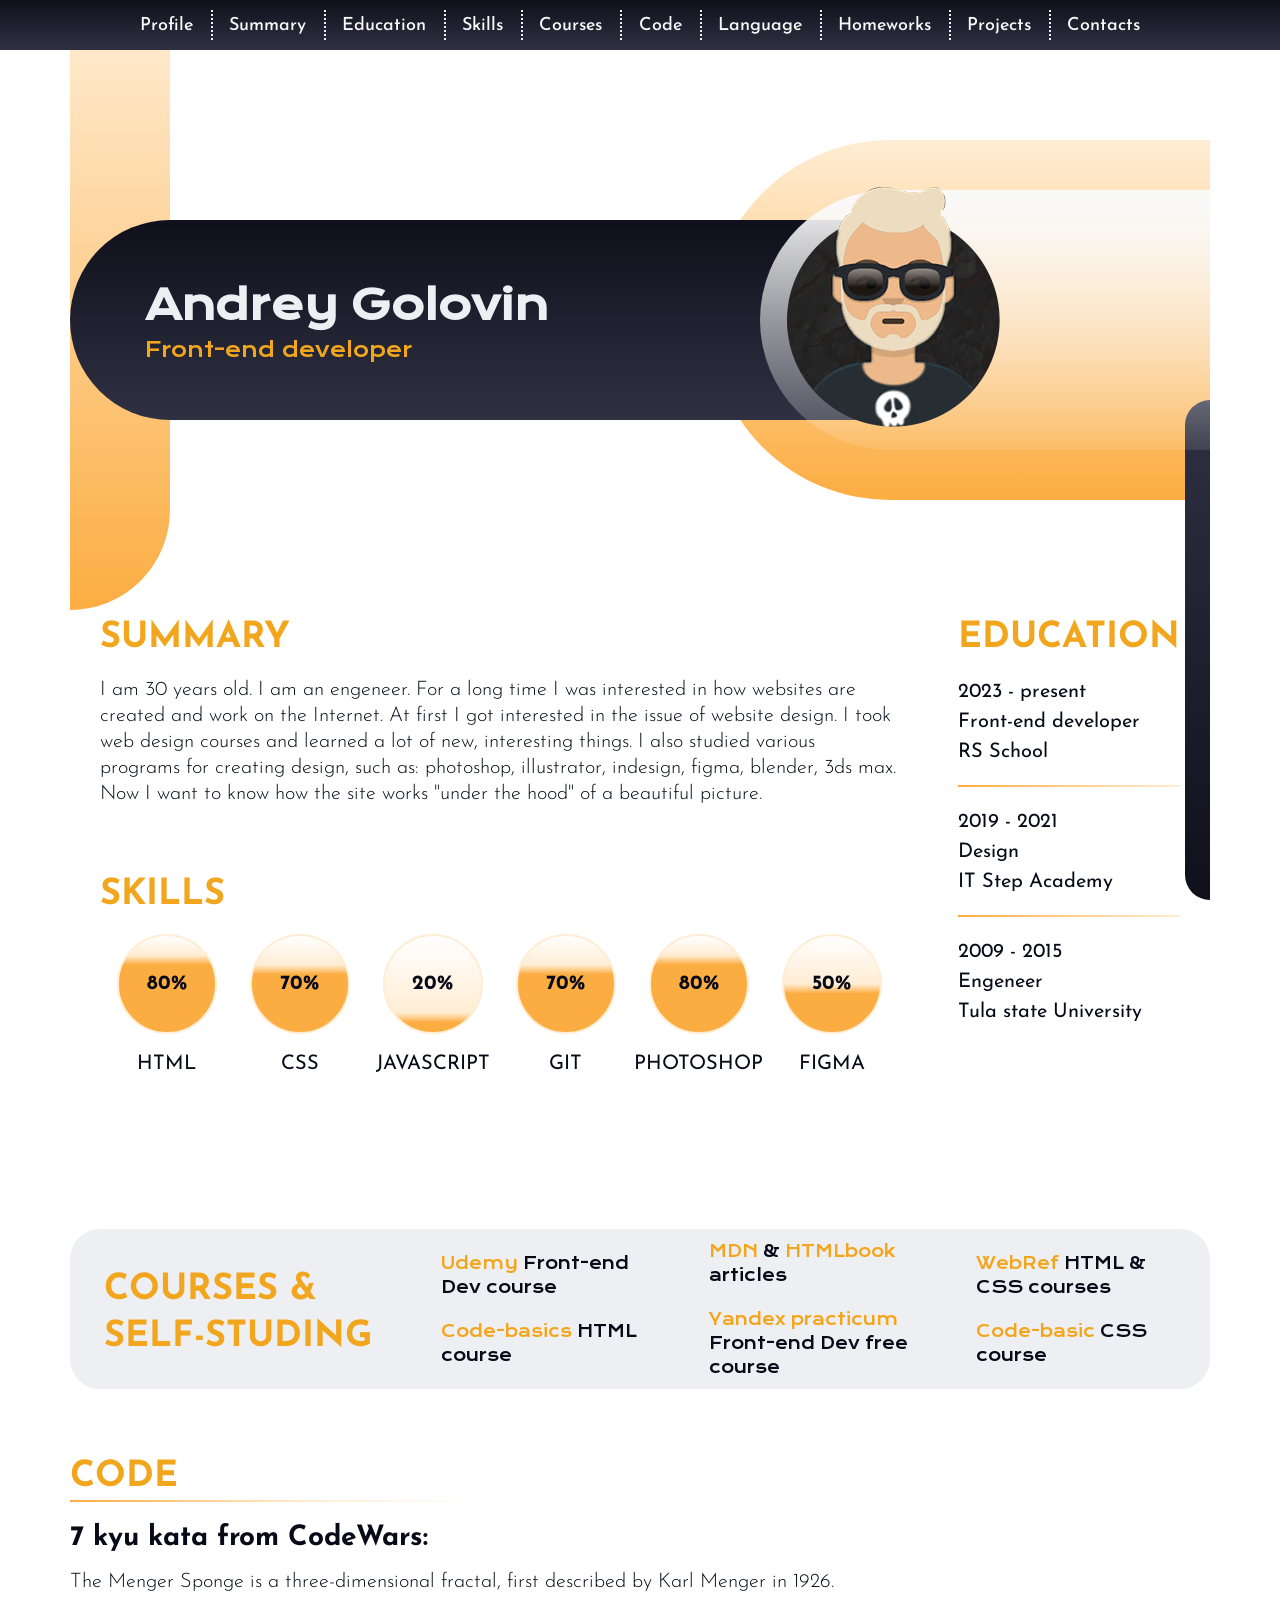
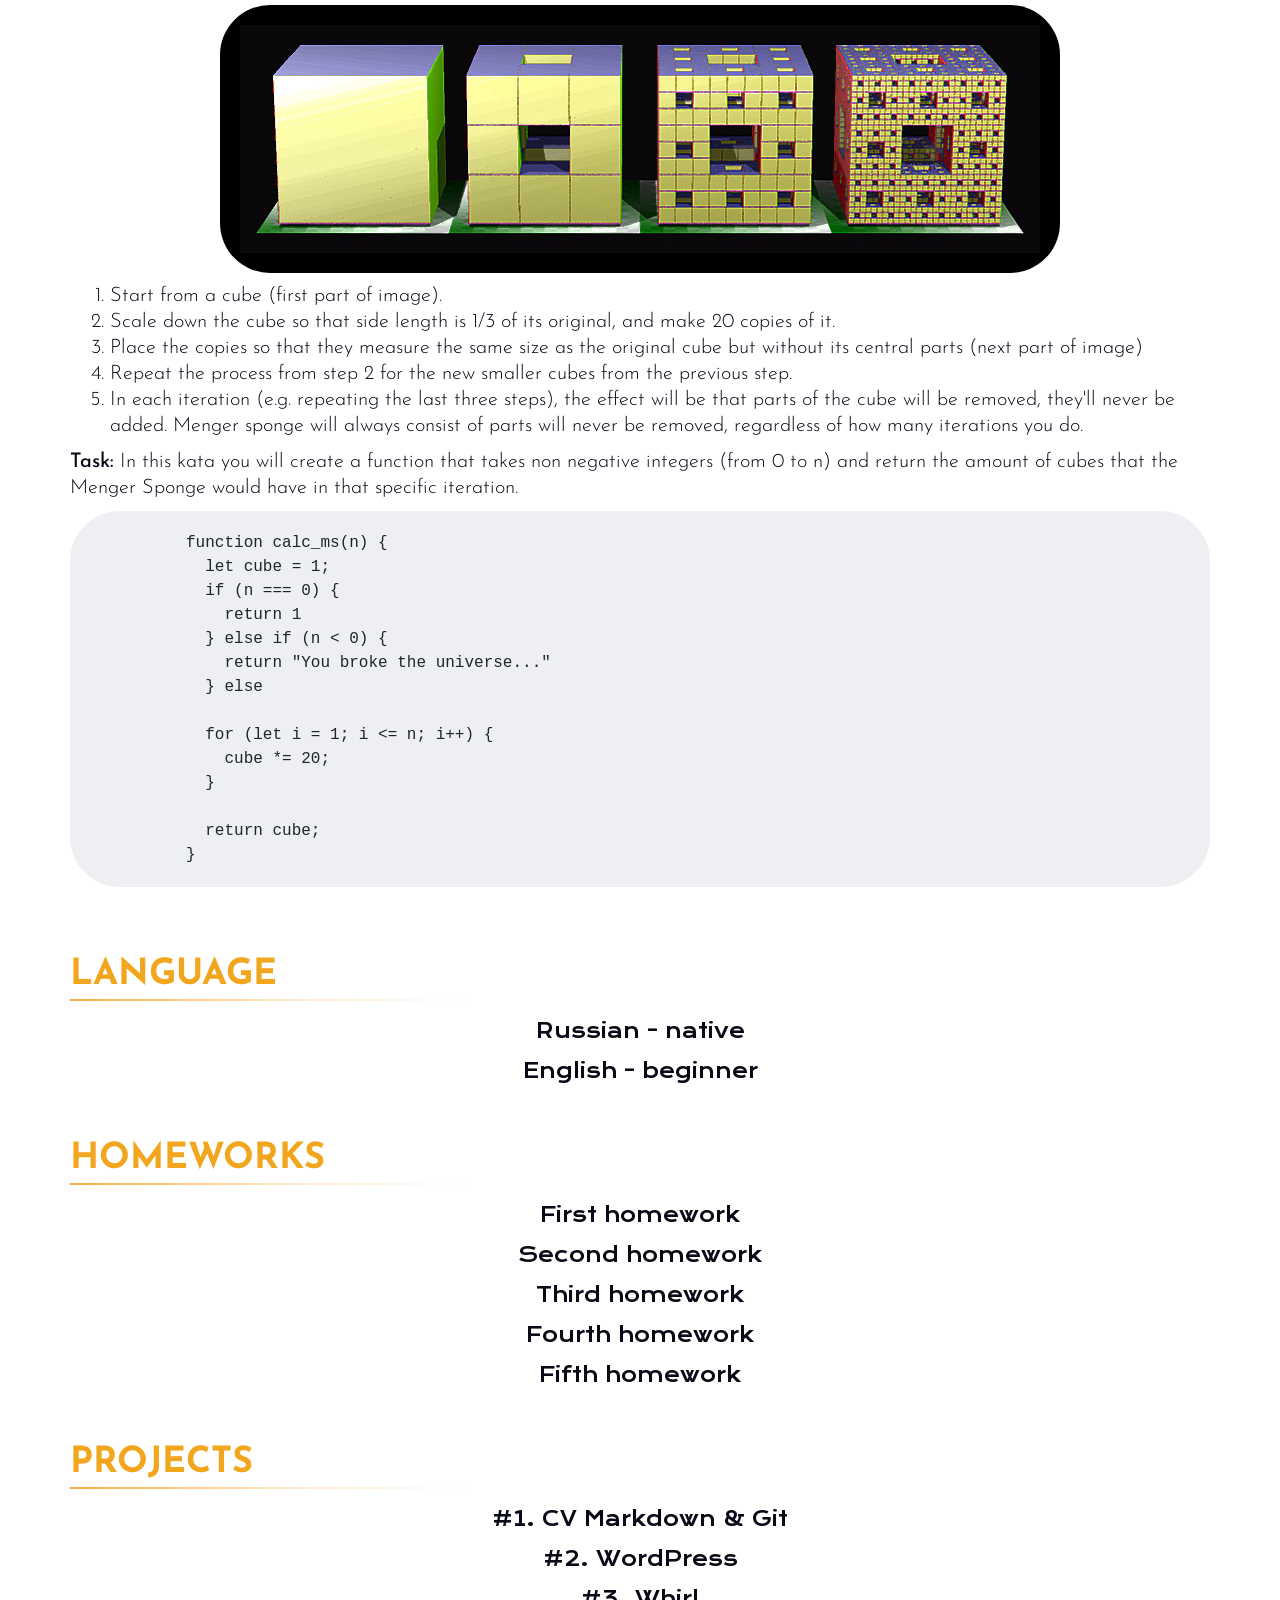
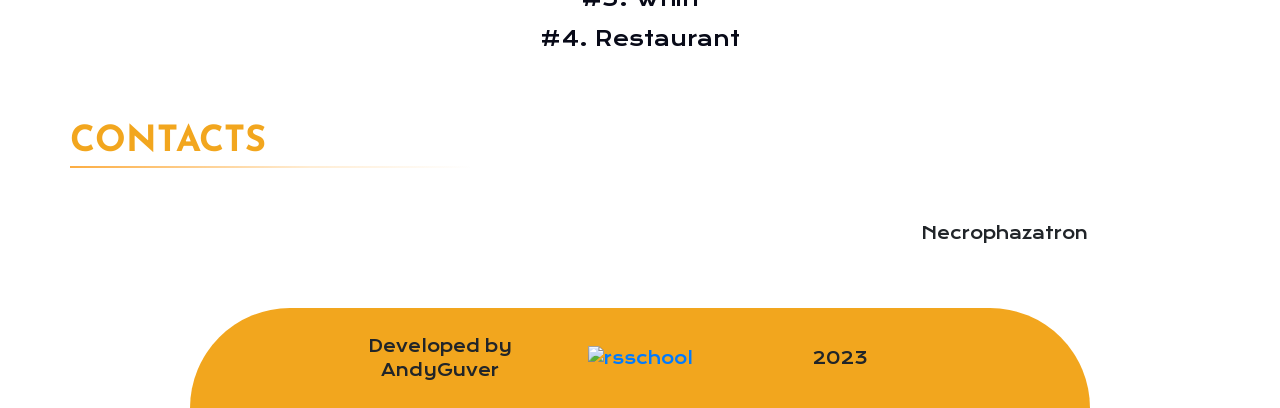
==== commit 9ea2b9d0: "depl: deploying two homework projects" ====
--- a/index.html
+++ b/index.html
@@ -239,6 +239,8 @@
         <h2 class="projects__title">Projects</h2>
         <a href="https://Nerieme.github.io/rsschool-cv/cv" class="projects__text">#1. CV Markdown & Git</a>
         <a href="./training_wordpress/wordpress.html" class="projects__text">#2. WordPress</a>
+        <a href="./sixthhomework/sixthhomework.html" class="projects__text">#3. Whirl</a>
+        <a href="./seventhhomework/seventhhomework.html" class="projects__text">#4. Restaurant</a>
       </div>
     </section>
   </main>
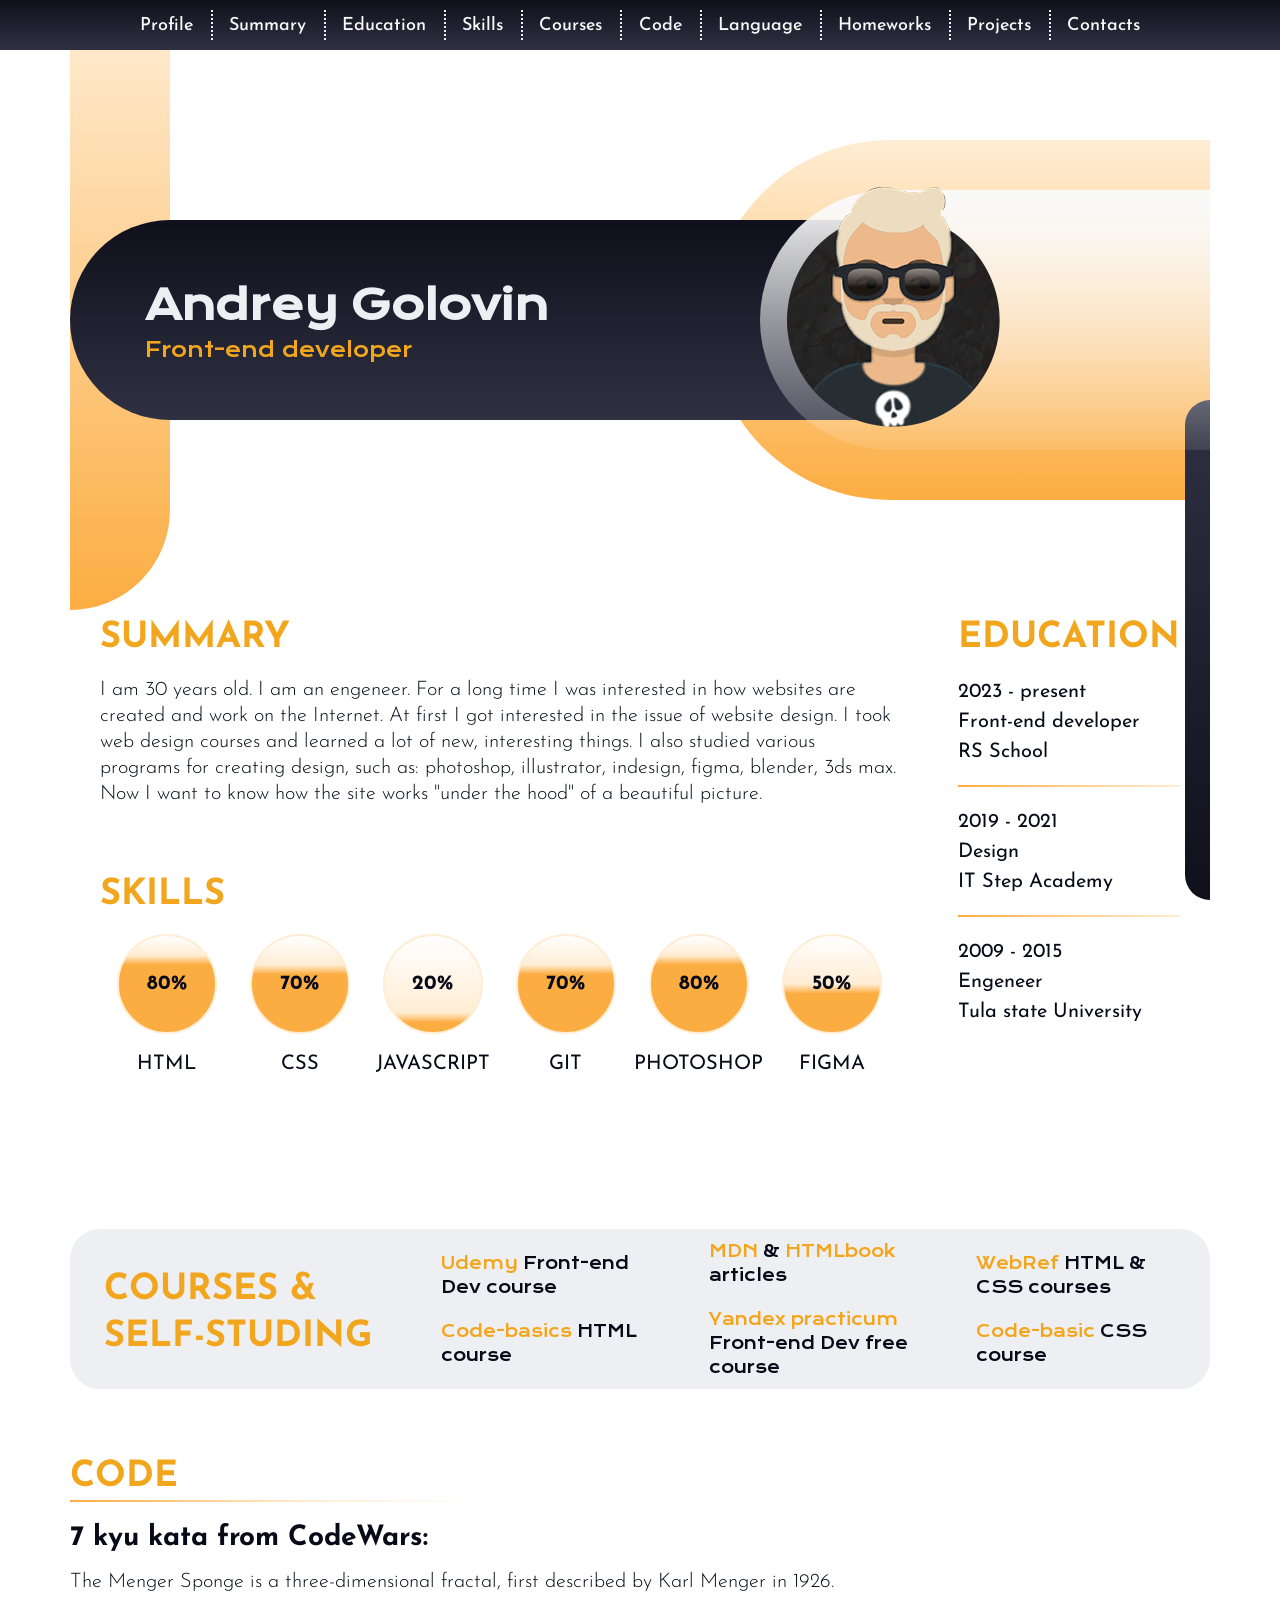
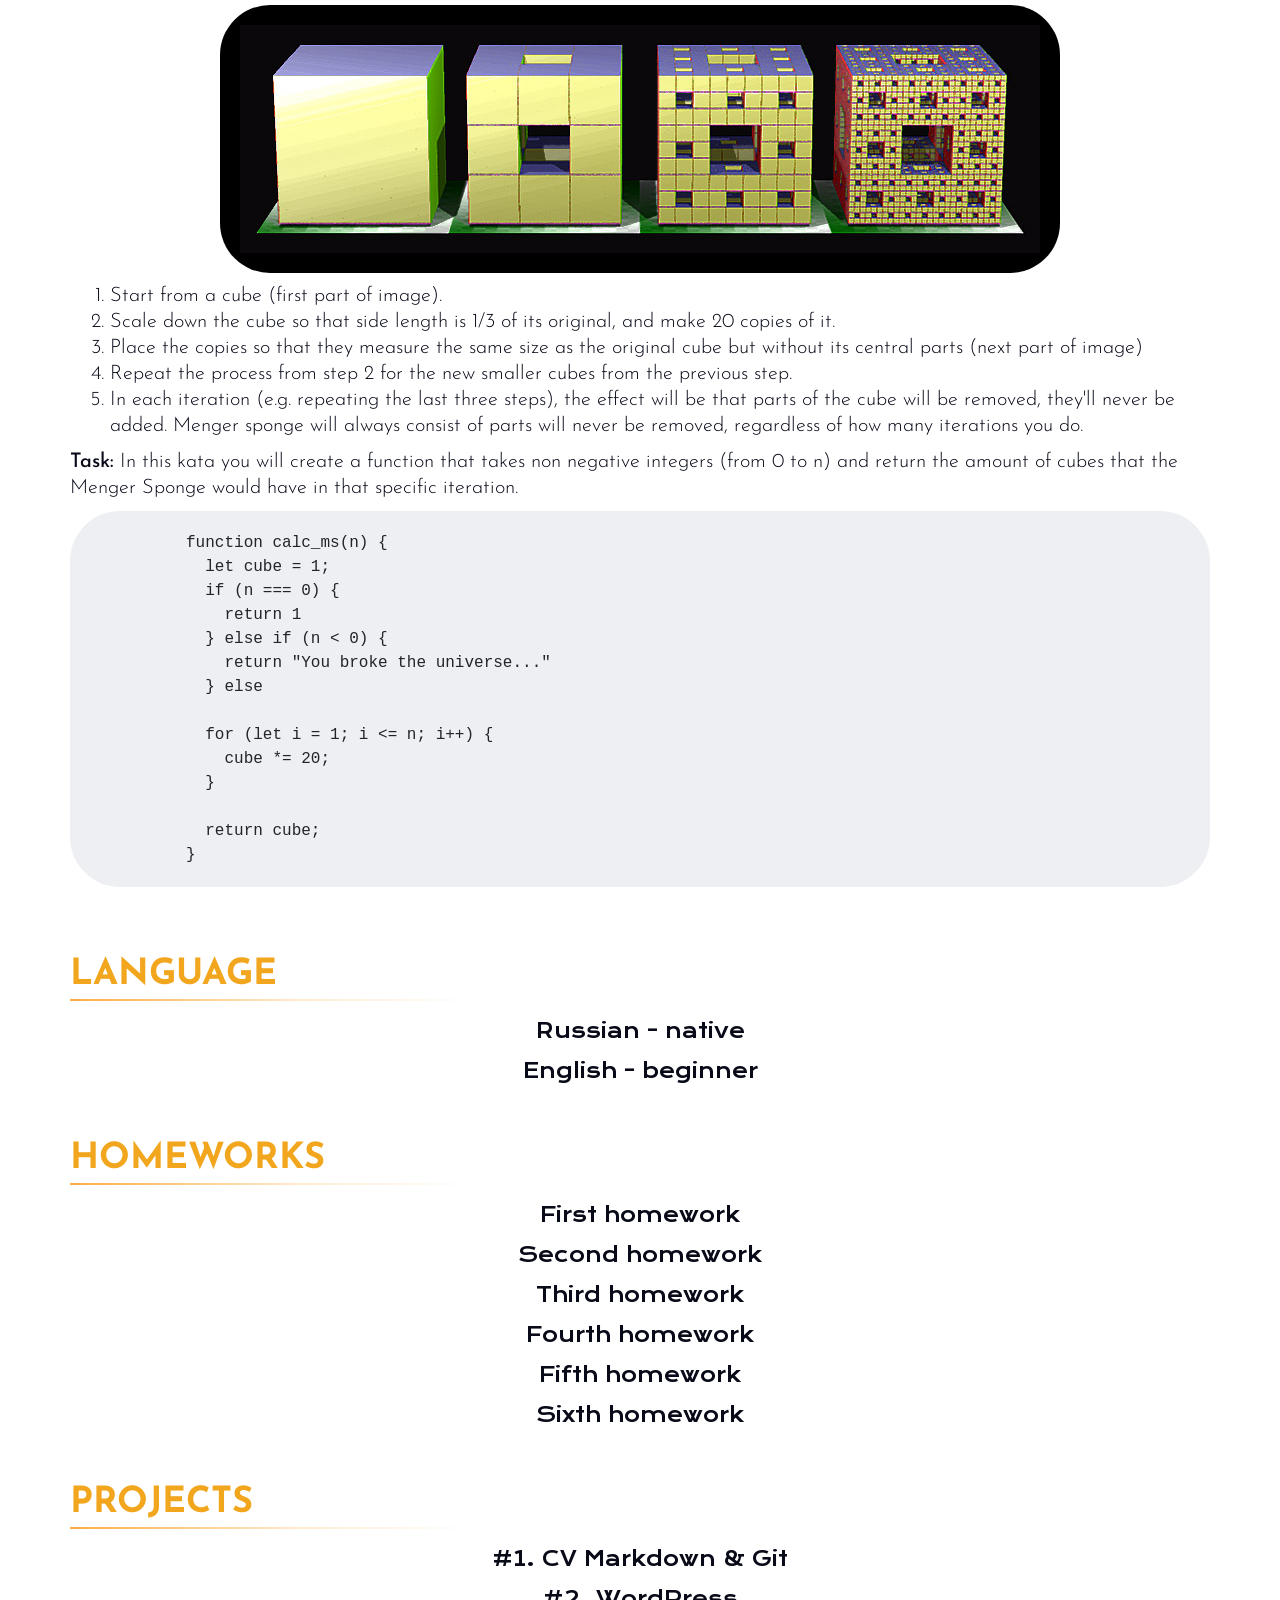
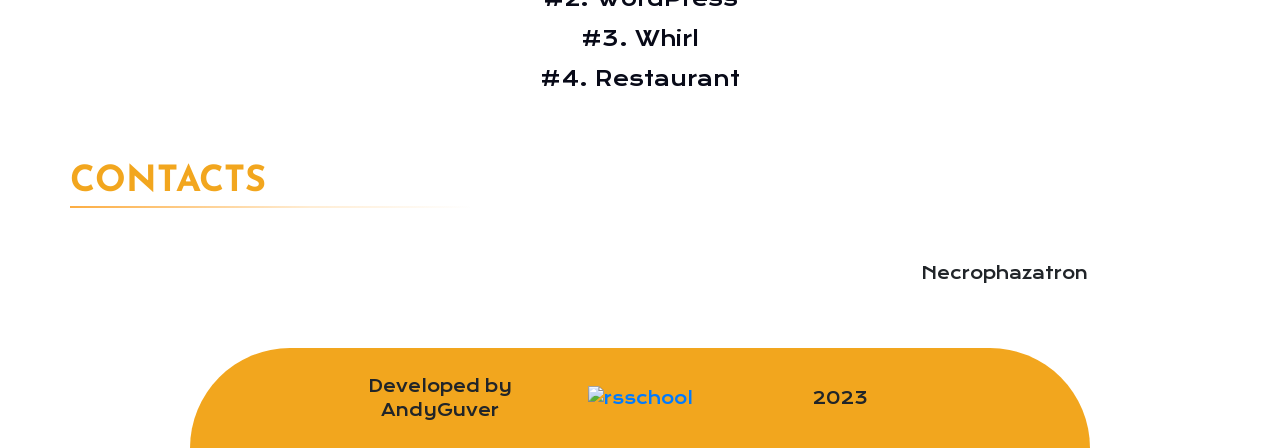
==== commit f23f20b9: "ref: refactor index.html" ====
--- a/index.html
+++ b/index.html
@@ -232,6 +232,7 @@
         <a href="./thirdhomework/thirdhomework.html" class="projects__text">Third homework</a>
         <a href="./fourthhomework/fourthhomework.html" class="projects__text">Fourth homework</a>
         <a href="./fifthhomework/fifthhomework.html" class="projects__text">Fifth homework</a>
+        <a href="./eighthomework/eighthomework.html" class="projects__text">Sixth homework</a>
       </div>
     </section>
     <section class="projects" id="projects">
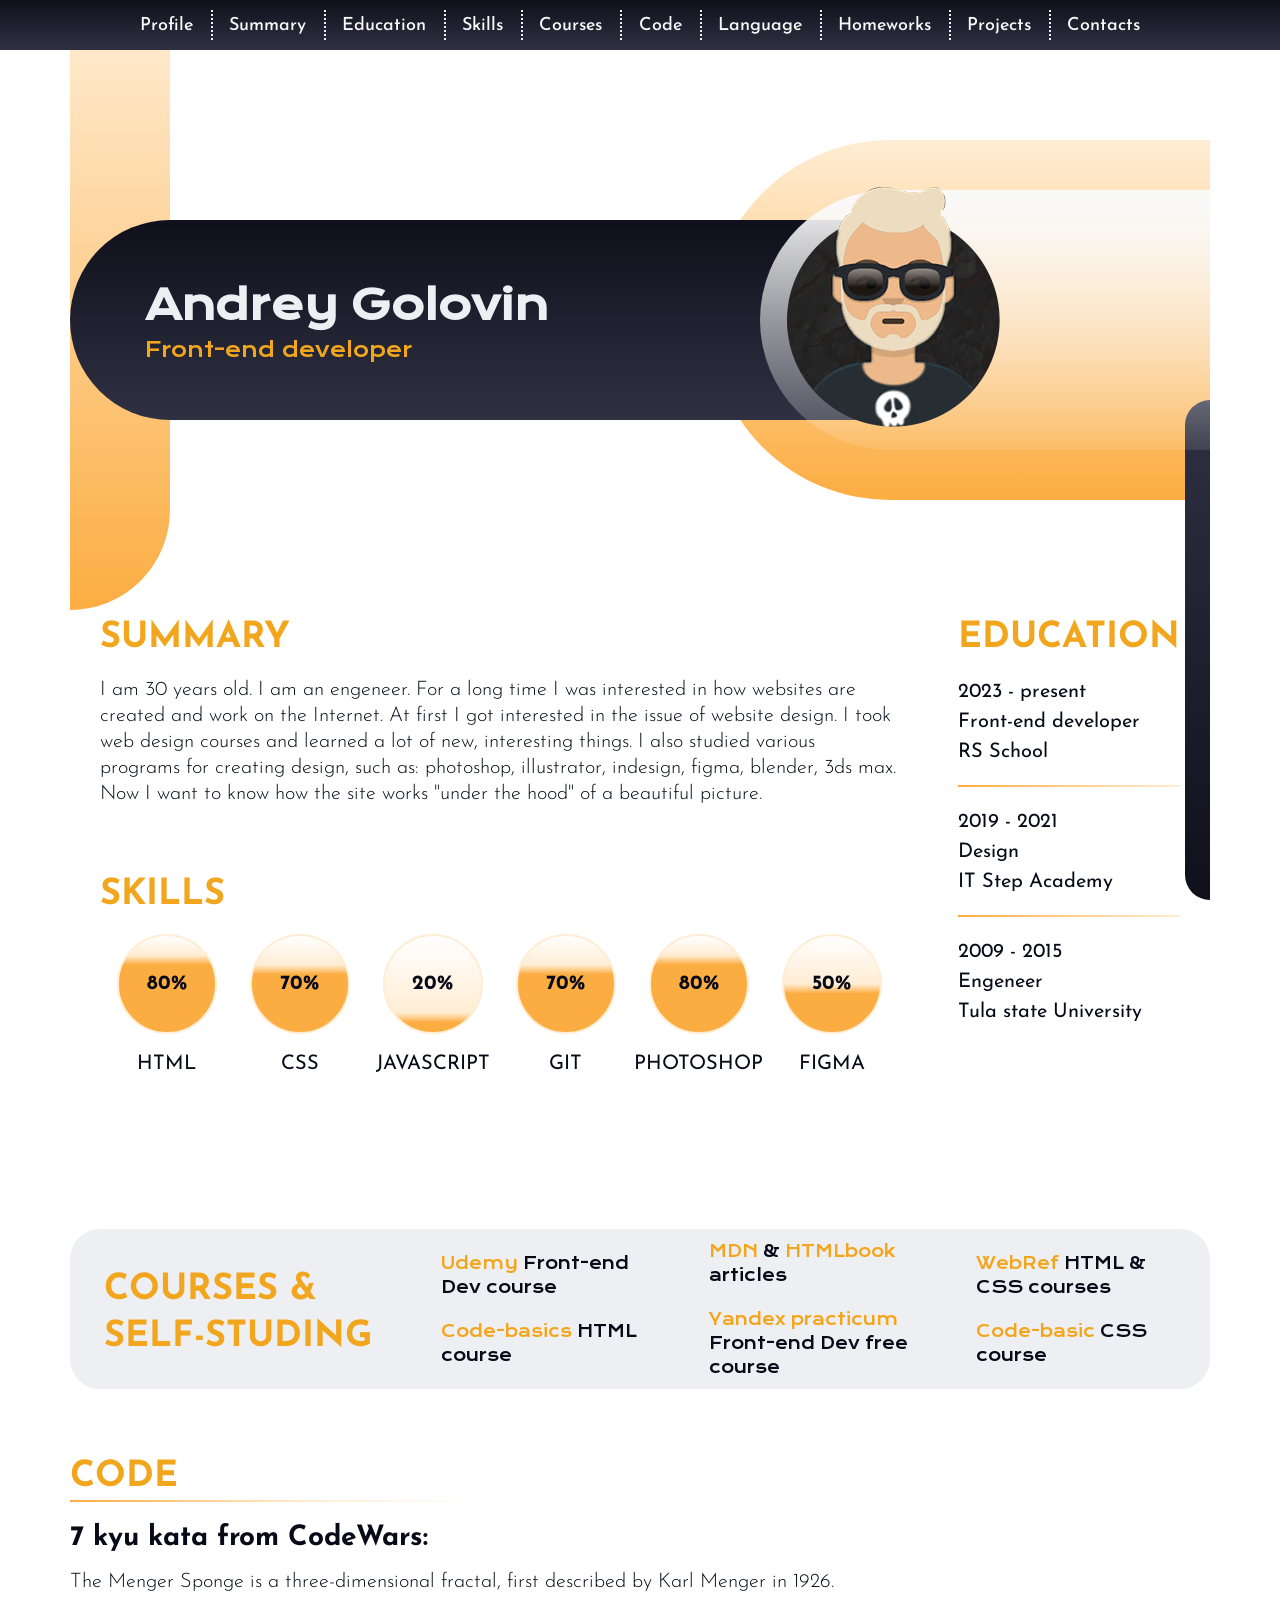
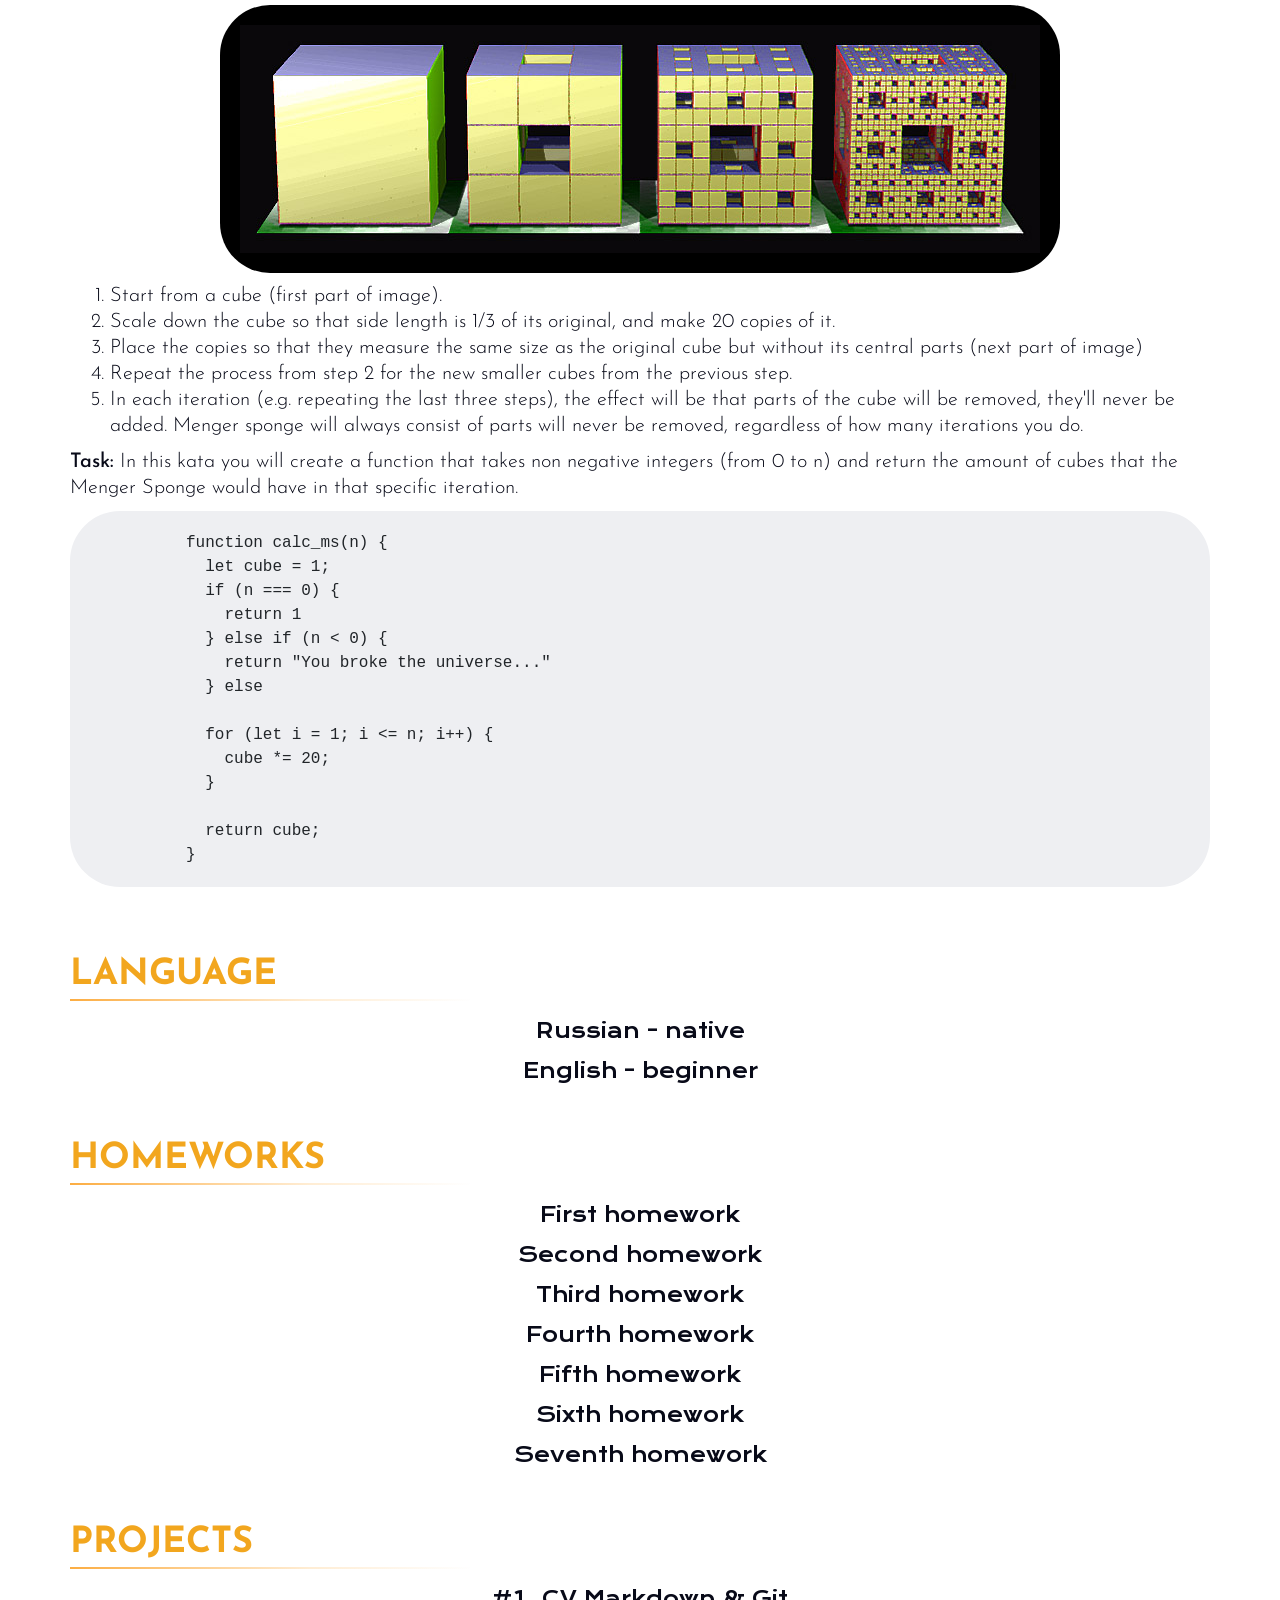
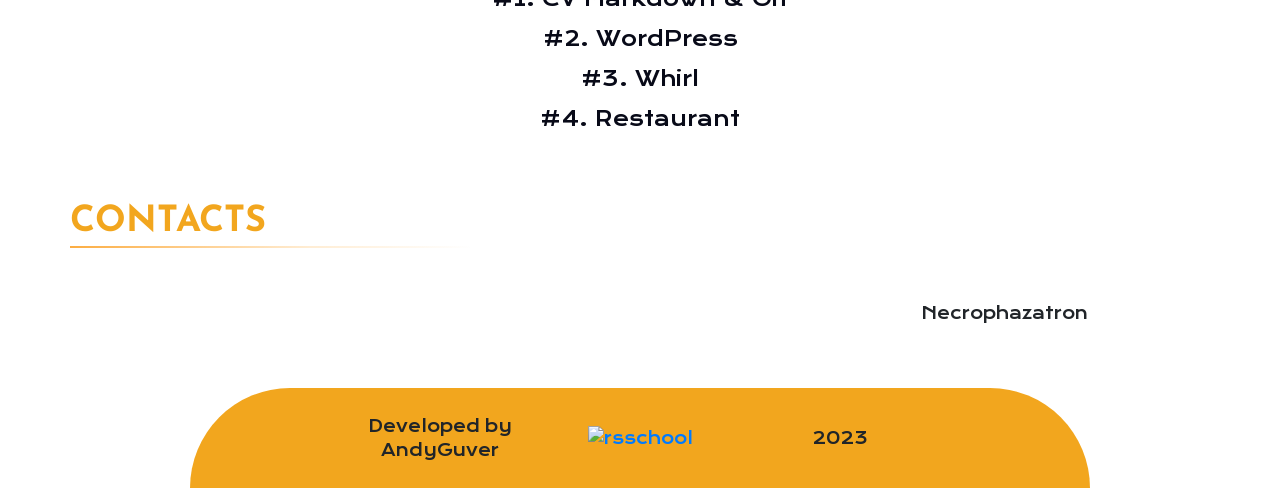
==== commit 8f32009c: "feat: add nineth homework" ====
--- a/index.html
+++ b/index.html
@@ -233,6 +233,7 @@
         <a href="./fourthhomework/fourthhomework.html" class="projects__text">Fourth homework</a>
         <a href="./fifthhomework/fifthhomework.html" class="projects__text">Fifth homework</a>
         <a href="./eighthomework/eighthomework.html" class="projects__text">Sixth homework</a>
+        <a href="./ninethhomework/ninethhomework.html" class="projects__text">Seventh homework</a>
       </div>
     </section>
     <section class="projects" id="projects">
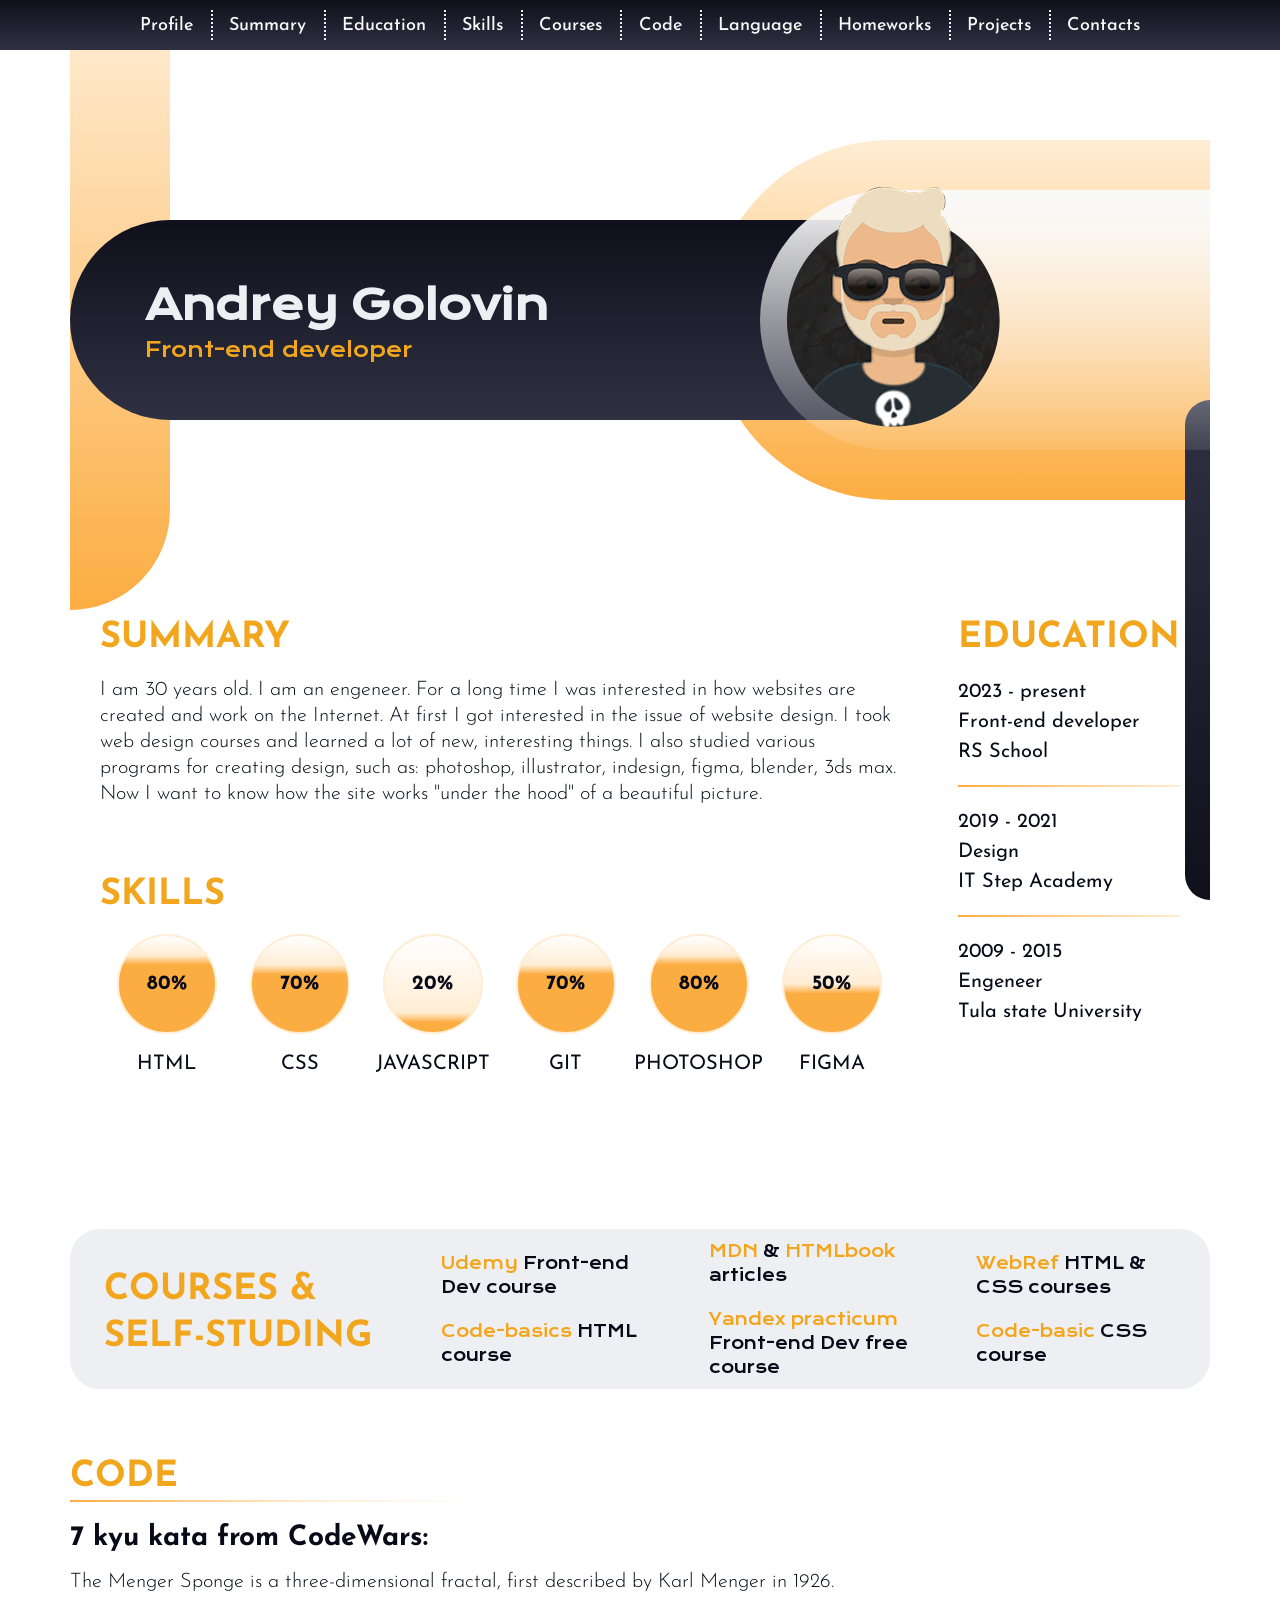
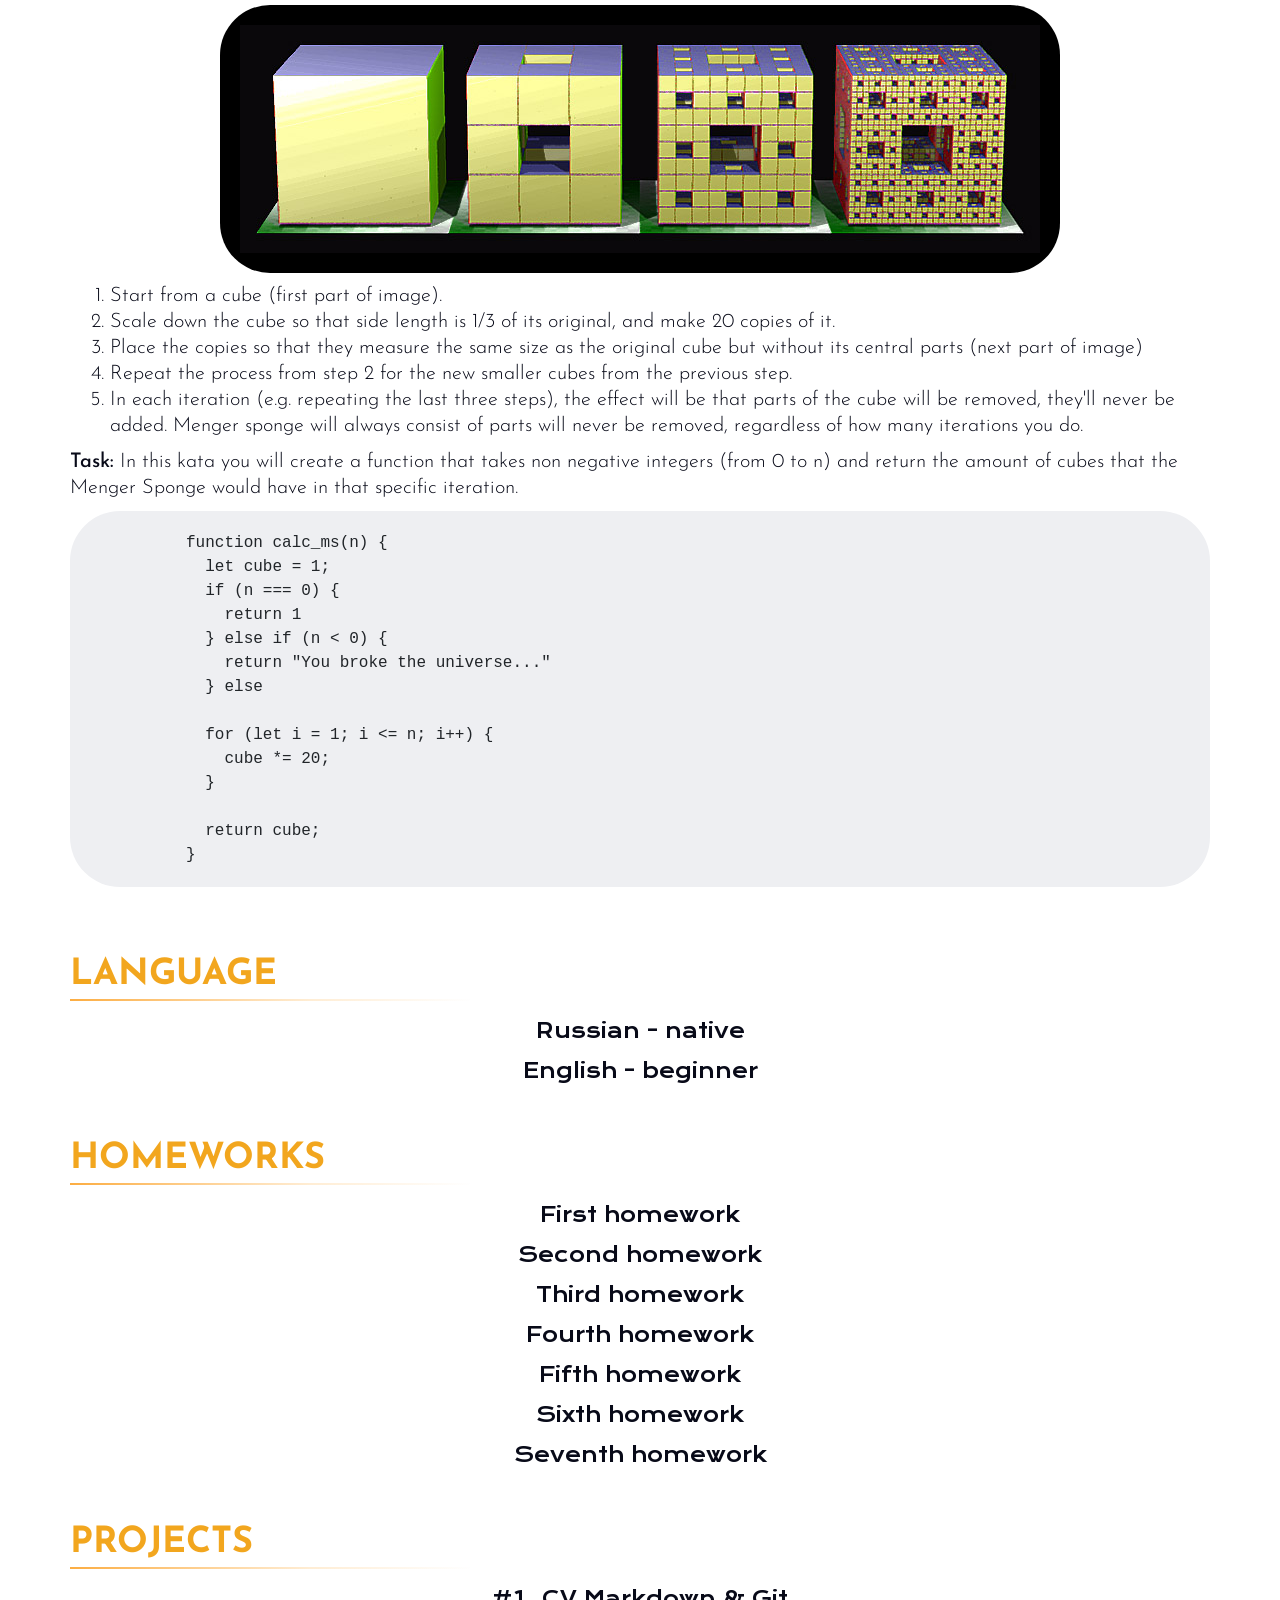
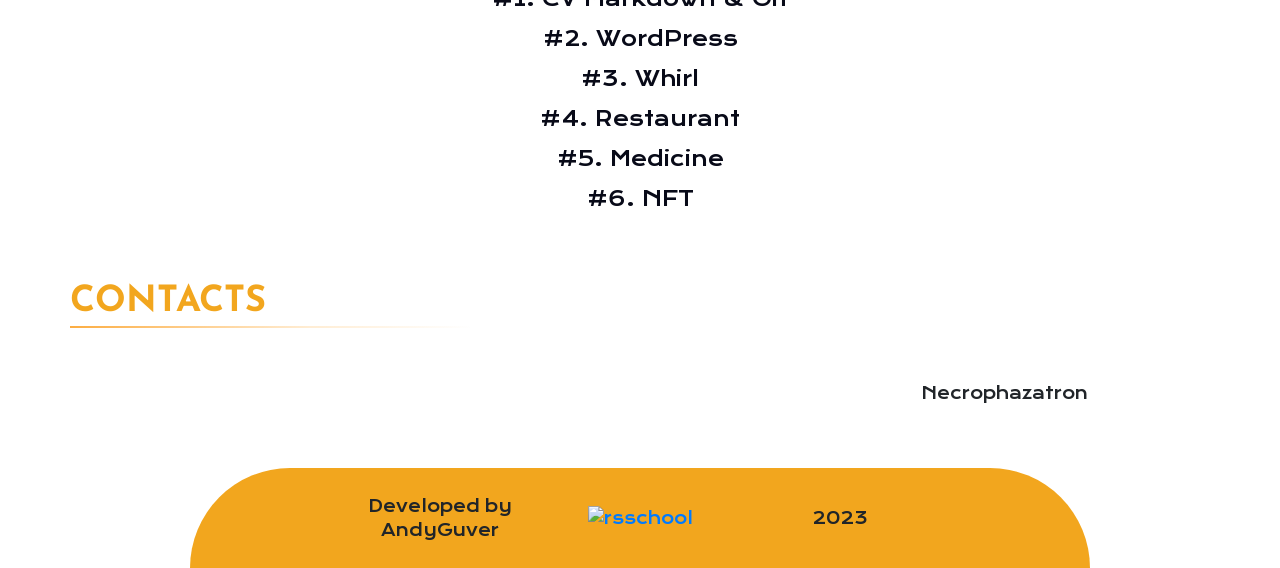
==== commit 105e9590: "feat: add two more homework projects" ====
--- a/index.html
+++ b/index.html
@@ -243,6 +243,8 @@
         <a href="./training_wordpress/wordpress.html" class="projects__text">#2. WordPress</a>
         <a href="./sixthhomework/sixthhomework.html" class="projects__text">#3. Whirl</a>
         <a href="./seventhhomework/seventhhomework.html" class="projects__text">#4. Restaurant</a>
+        <a href="./tenthhomework/tenthhomework.html" class="projects__text">#5. Medicine</a>
+        <a href="./elleventhhomework/elleventhhomework.html" class="projects__text">#6. NFT</a>
       </div>
     </section>
   </main>
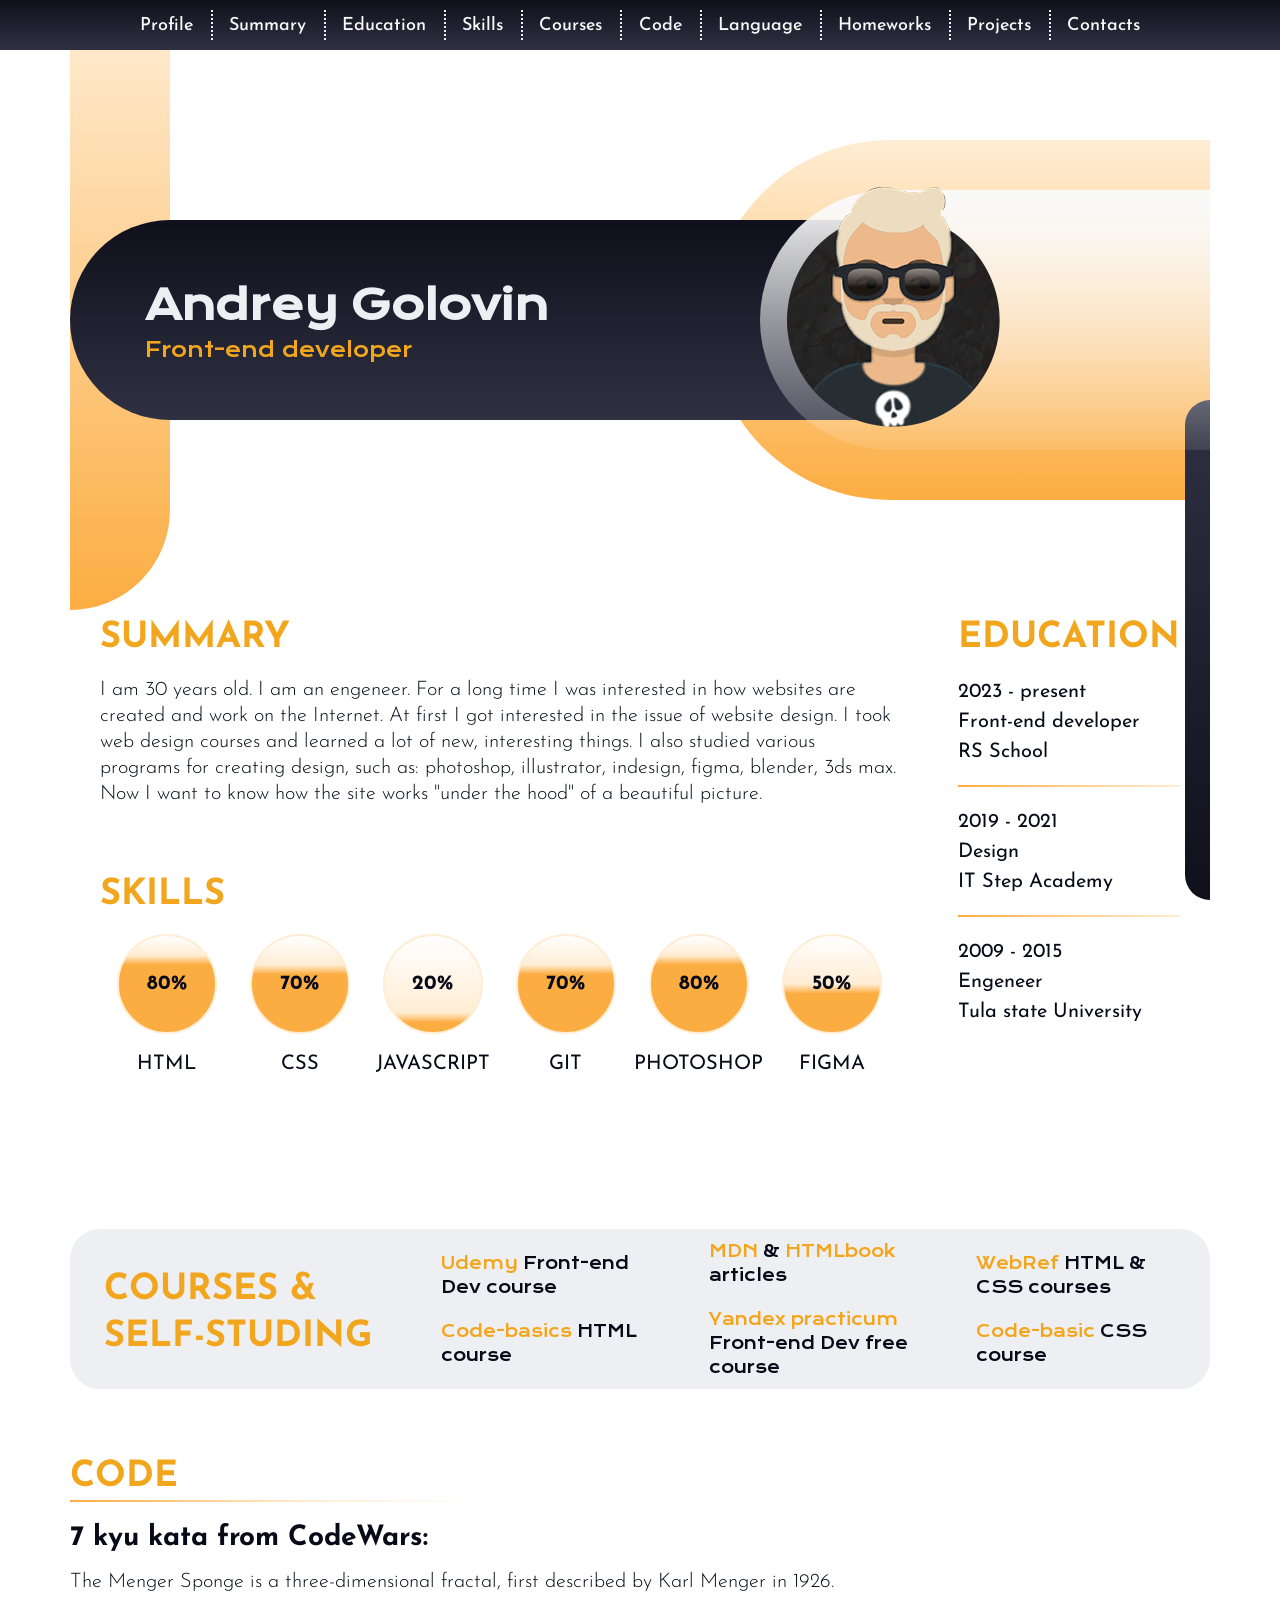
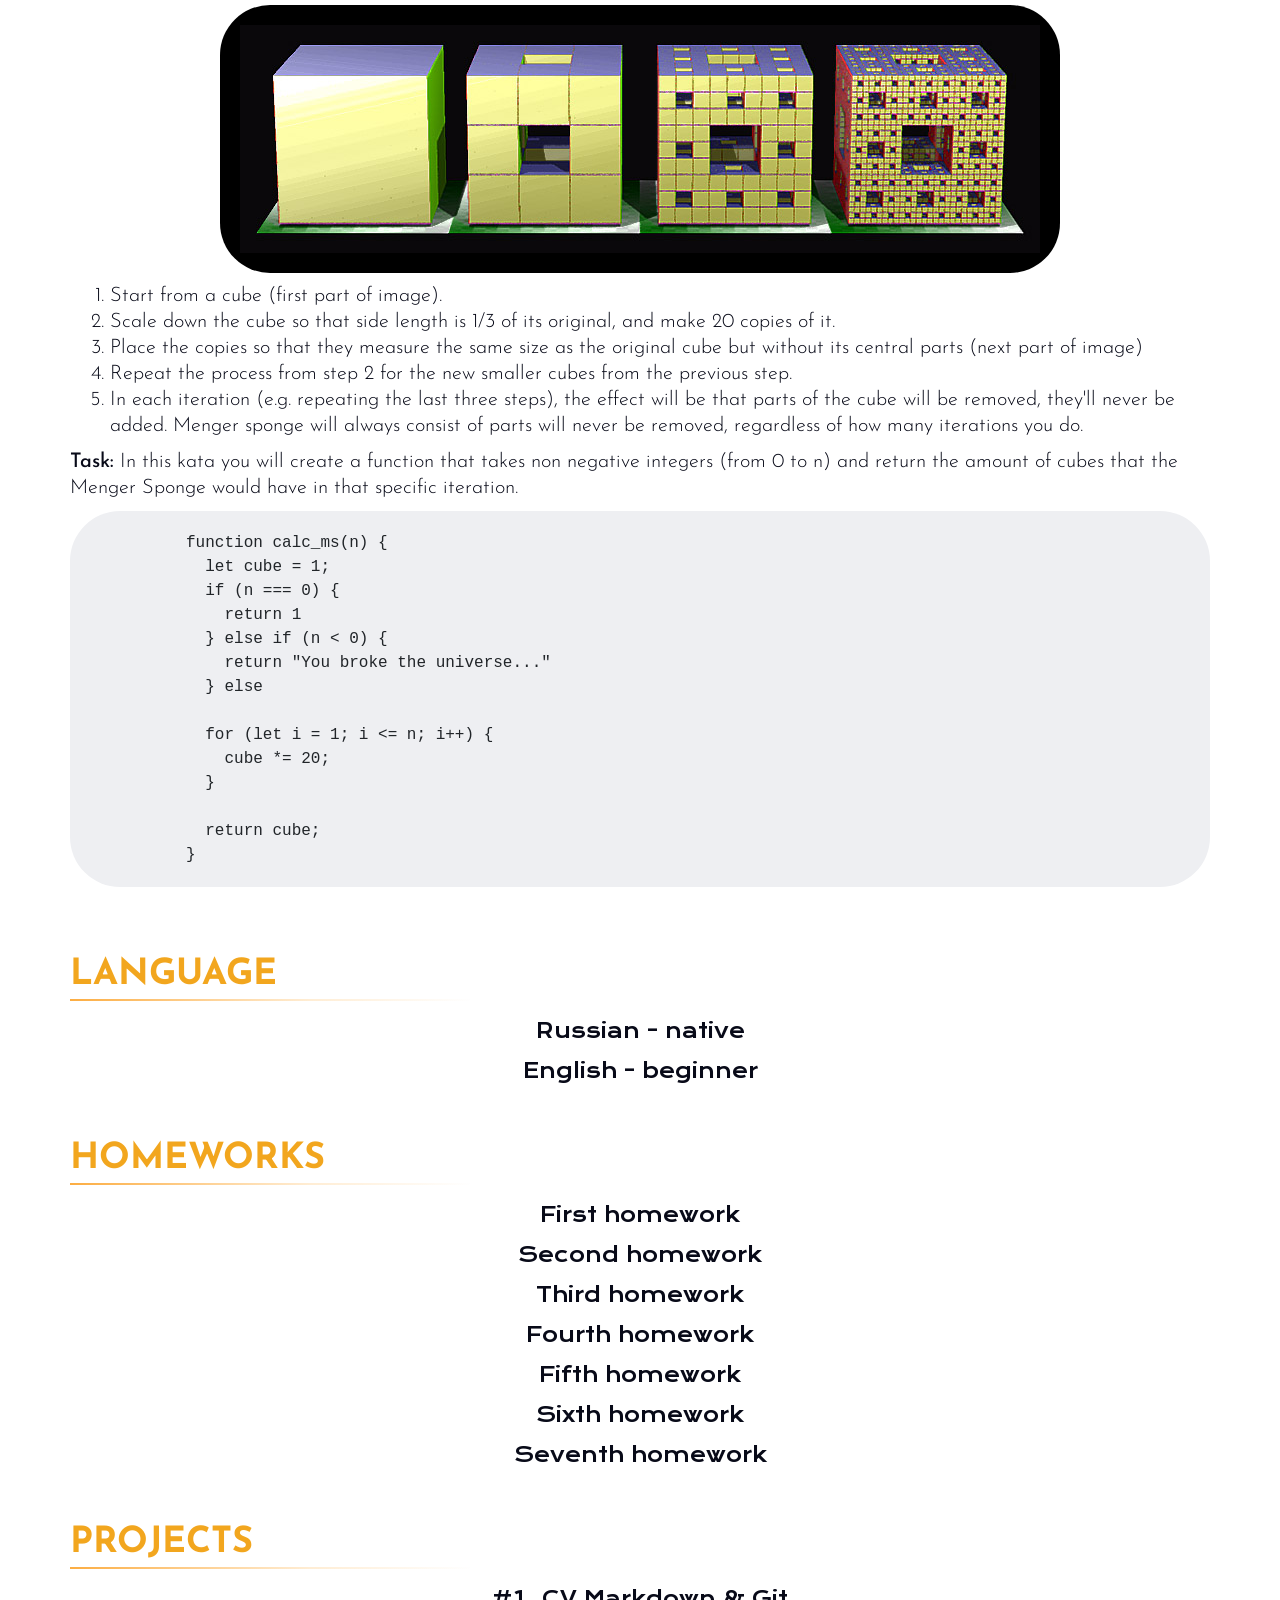
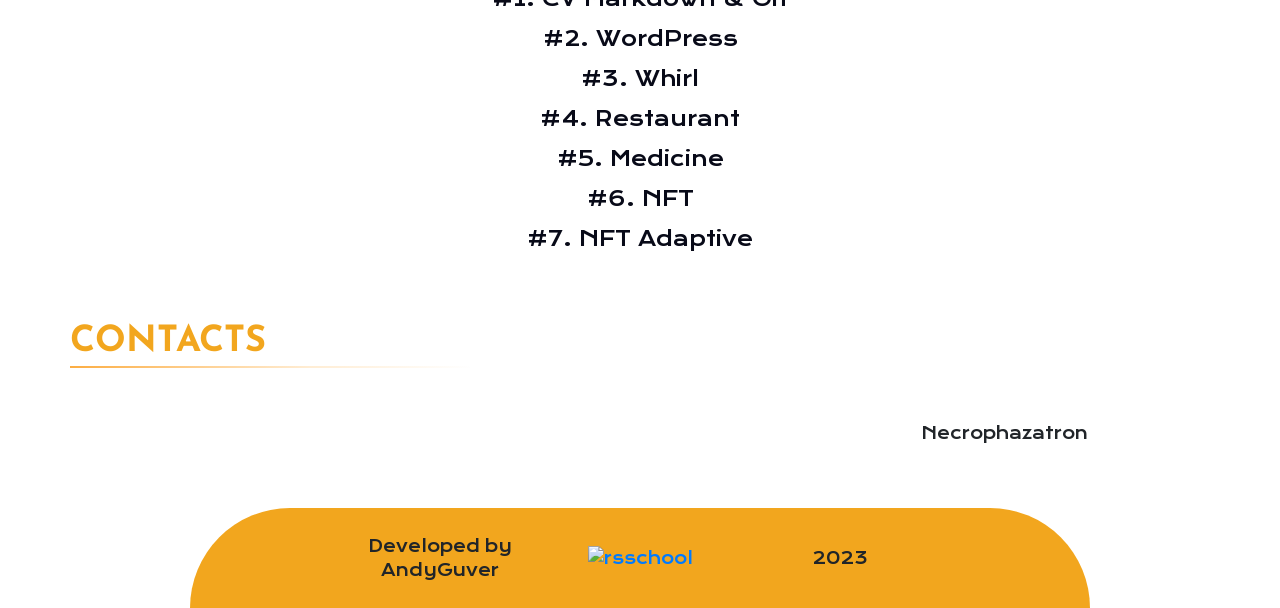
==== commit c415e3a8: "feat: add 12 HW" ====
--- a/index.html
+++ b/index.html
@@ -245,6 +245,7 @@
         <a href="./seventhhomework/seventhhomework.html" class="projects__text">#4. Restaurant</a>
         <a href="./tenthhomework/tenthhomework.html" class="projects__text">#5. Medicine</a>
         <a href="./elleventhhomework/elleventhhomework.html" class="projects__text">#6. NFT</a>
+        <a href="./twelwthhomework/twelwthhomework.html" class="projects__text">#7. NFT Adaptive</a>
       </div>
     </section>
   </main>
